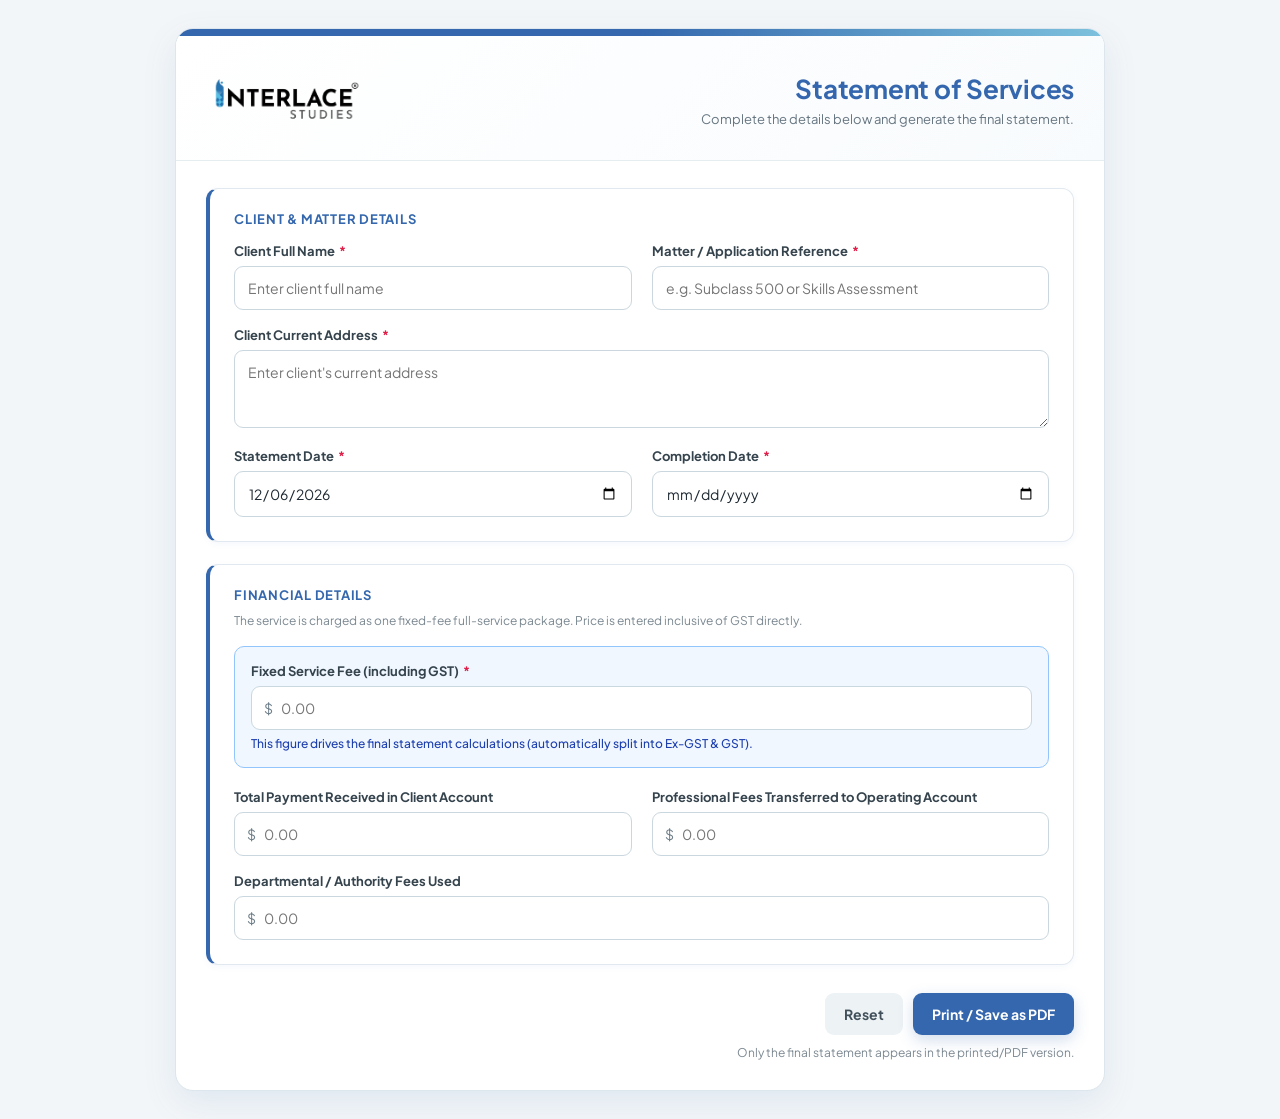
==== index.html @ 385ddd6b "feat: complete Interlace Statement of Services generator with brand redesign" ====
<!DOCTYPE html>
<html lang="en">
<head>
<meta charset="UTF-8">
<meta name="viewport" content="width=device-width, initial-scale=1.0">
<title>Interlace Studies | Statement of Services</title>
    <link rel="preconnect" href="https://fonts.googleapis.com">
    <link rel="preconnect" href="https://fonts.gstatic.com" crossorigin>
    <link href="https://fonts.googleapis.com/css2?family=Plus+Jakarta+Sans:wght@400;500;600;700;800&family=Inter:wght@400;500;600;700&display=swap" rel="stylesheet">
<style>
:root {
    --brand: rgb(52, 103, 173);
    --brand-2: rgb(88, 145, 192);
    --brand-light: #eef5fb;
    --brand-pale: #f7fbfe;
    --ink: #1e2932;
    --muted: #667580;
    --line: #d7e1e8;
    --page: #f3f6f8;
    --white: #ffffff;
    --danger: #a53a3a;
    --danger-bg: #fff7f7;
    --success: #2c6d4d;
    --success-bg: #f3fbf6;
}

* { box-sizing: border-box; }

html, body {
    margin: 0;
    padding: 0;
    font-family: 'Plus Jakarta Sans', 'Inter', -apple-system, BlinkMacSystemFont, 'Segoe UI', Roboto, sans-serif;
    font-size: 14px;
    color: var(--ink);
    background: var(--page);
    -webkit-font-smoothing: antialiased;
}

.screen-title h1 {
    margin: 0;
    color: var(--brand);
    font-size: 22px;
    font-weight: 700;
    letter-spacing: -0.01em;
}

.screen-title p {
    margin: 4px 0 0;
    color: var(--muted);
    font-size: 13px;
}

/* Card containers for form sections with brand-blue left-border accent */
.form-section-card {
    background: #ffffff;
    border: 1px solid #e2e8f0;
    border-left: 4px solid var(--brand);
    border-radius: 12px;
    padding: 22px 24px 24px;
    margin-bottom: 22px;
    box-shadow: 0 2px 6px rgba(52, 103, 173, 0.05);
}

.section-heading {
    margin: 0 0 16px;
    color: var(--brand);
    font-size: 12px;
    font-weight: 700;
    letter-spacing: 0.08em;
    text-transform: uppercase;
    display: flex;
    align-items: center;
    gap: 8px;
}

.form-grid {
    display: grid;
    grid-template-columns: repeat(2, minmax(0, 1fr));
    gap: 16px 20px;
}

.full {
    grid-column: 1 / -1;
}

label {
    display: block;
    margin: 0 0 6px;
    color: #334155;
    font-size: 13px;
    font-weight: 600;
}

.req {
    color: #e11d48;
    font-weight: 700;
    margin-left: 2px;
}

input, textarea, select {
    width: 100%;
    padding: 11px 13px;
    border: 1px solid #cbd5e1;
    border-radius: 8px;
    background: #ffffff;
    color: var(--ink);
    font-family: inherit;
    font-size: 14px;
    line-height: 1.4;
    transition: border-color .18s, box-shadow .18s;
}

input:focus, textarea:focus, select:focus {
    outline: none;
    border-color: var(--brand);
    box-shadow: 0 0 0 3px rgba(52, 103, 173, .15);
}

.helper {
    margin: -8px 0 16px;
    color: #64748b;
    font-size: 13px;
    line-height: 1.5;
}

/* Subtle driving fee card container */
.driving-fee-card {
    grid-column: 1 / -1;
    background: #f0f7ff;
    border: 1.5px solid #93c5fd;
    border-radius: 10px;
    padding: 16px;
    margin-bottom: 4px;
    transition: border-color .2s;
}

.driving-fee-card:focus-within {
    border-color: var(--brand);
    box-shadow: 0 0 0 3px rgba(52, 103, 173, .12);
}

.driving-fee-note {
    color: #1e40af;
    font-size: 12px;
    font-weight: 500;
    display: block;
    margin-top: 6px;
}



/* Base body styling replaced below */

/* =========================================================
   STAFF INTERFACE
   ========================================================= */
.app {
    width: min(930px, calc(100% - 32px));
    margin: 28px auto;
}

.card {
    overflow: hidden;
    background: #fff;
    border: 1px solid #dce6ec;
    border-radius: 18px;
    box-shadow: 0 12px 34px rgba(52, 103, 173, .10);
}

.screen-top {
    height: 7px;
    background: linear-gradient(90deg, var(--brand), var(--brand), #7cc1dd);
}

.screen-header {
    display: flex;
    align-items: center;
    justify-content: space-between;
    gap: 30px;
    padding: 24px 30px 22px;
    border-bottom: 1px solid #e6edf1;
    background: linear-gradient(135deg, #fff 0%, #f8fbfd 100%);
}

.screen-header img {
    width: 205px;
    max-height: 78px;
    object-fit: contain;
    object-position: left center;
}

.screen-title {
    text-align: right;
}

.screen-title h1 {
    margin: 0;
    color: var(--brand);
    font-size: 26px;
}

.screen-title p {
    margin: 6px 0 0;
    color: var(--muted);
    font-size: 13px;
}

.form-body {
    padding: 27px 30px 30px;
}

.section-heading {
    margin: 0 0 16px;
    color: var(--brand);
    font-size: 13px;
    font-weight: 700;
    letter-spacing: .75px;
    text-transform: uppercase;
}

.form-grid {
    display: grid;
    grid-template-columns: repeat(2, minmax(0, 1fr));
    gap: 17px 20px;
}

.full {
    grid-column: 1 / -1;
}

label {
    display: block;
    margin: 0 0 7px;
    color: #35434d;
    font-size: 13px;
    font-weight: 700;
}

input, textarea {
    width: 100%;
    padding: 12px 13px;
    border: 1px solid #cad7df;
    border-radius: 9px;
    background: #fff;
    color: var(--ink);
    font: inherit;
    font-size: 14px;
    outline: none;
}

input:focus, textarea:focus {
    border-color: var(--brand);
    box-shadow: 0 0 0 3px rgba(52, 103, 173, .11);
}

textarea {
    min-height: 78px;
    resize: vertical;
}

.money {
    position: relative;
}

.money::before {
    content: "$";
    position: absolute;
    left: 13px;
    top: 50%;
    transform: translateY(-50%);
    color: #70808b;
}

.money input {
    padding-left: 29px;
}

.divider {
    margin: 27px 0 21px;
    border: 0;
    border-top: 1px solid #e5edf1;
}

.helper {
    margin: -7px 0 16px;
    color: #7a8790;
    font-size: 12px;
}

.actions {
    display: flex;
    justify-content: flex-end;
    gap: 10px;
    margin-top: 28px;
}

button {
    border: 0;
    border-radius: 9px;
    padding: 12px 19px;
    font: inherit;
    font-size: 14px;
    font-weight: 700;
    cursor: pointer;
}

.reset-btn {
    color: #41505a;
    background: #edf2f5;
}

.print-btn {
    color: #fff;
    background: var(--brand);
    box-shadow: 0 5px 15px rgba(52, 103, 173, .22);
}

.small-note {
    margin-top: 10px;
    text-align: right;
    color: #7d8992;
    font-size: 12px;
}

#printPage {
    display: none;
}

@media (max-width: 720px) {
    .app {
        width: calc(100% - 18px);
        margin: 10px auto;
    }
    .screen-header {
        flex-direction: column;
        align-items: flex-start;
    }
    .screen-title {
        text-align: left;
    }
    .screen-header img {
        width: 185px;
    }
    .form-grid {
        grid-template-columns: 1fr;
    }
    .actions {
        flex-direction: column-reverse;
    }
    button {
        width: 100%;
    }
}

/* =========================================================
   FINAL A4 STATEMENT
   ========================================================= */
@media print {
    @page {
        size: A4;
        margin: 0;
    }

    html, body {
        width: 210mm;
        min-height: 297mm;
        margin: 0 !important;
        padding: 0 !important;
        background: #fff !important;
        -webkit-print-color-adjust: exact;
        print-color-adjust: exact;
    }

    .app {
        display: none !important;
    }

    #printPage {
        display: block !important;
        position: relative;
        width: 210mm;
        min-height: 297mm;
        padding: 10.5mm 13mm 14mm;
        overflow: hidden;
        background: #fff !important;
        color: var(--ink) !important;
    }

    .top-brand-line {
        position: absolute;
        top: 0;
        left: 0;
        width: 210mm;
        height: 4.5mm;
        background: linear-gradient(90deg, var(--brand) 0%, var(--brand) 68%, #7fc3df 100%);
    }

    .page-content {
        position: relative;
        z-index: 2;
    }

    .letterhead {
        display: grid;
        grid-template-columns: 1fr 1fr;
        gap: 14mm;
        align-items: stretch;
        min-height: 31mm;
        margin-bottom: 3mm;
    }

    .company-column,
    .contact-column {
        display: flex;
        flex-direction: column;
        justify-content: space-between;
    }

    .company-column {
        font-size: 8.7pt;
        line-height: 1.38;
        color: #3f4d57;
    }

    .company-name {
        margin-bottom: .8mm;
        color: #202b33;
        font-size: 12.5pt;
        font-weight: 700;
    }

    .company-abn {
        margin-top: .7mm;
    }

    .email-block {
        line-height: 1.45;
    }

    .email-block .mail {
        color: #5a94b5;
    }

    .contact-column {
        align-items: flex-end;
        text-align: right;
        color: #3f4d57;
        font-size: 8.7pt;
        line-height: 1.42;
    }

    .print-logo {
        width: 48mm;
        max-height: 22mm;
        object-fit: contain;
        object-position: right center;
    }

    .phone-block strong {
        color: #26343d;
    }

    .document-title {
        text-align: center;
        margin: 0 0 4mm;
        padding: 0 0 3mm;
        border-bottom: 1.5px solid var(--brand);
    }

    .document-title h1 {
        margin: 0;
        color: #202b33;
        font-size: 22pt;
        line-height: 1.05;
        font-weight: 600;
        letter-spacing: .1px;
    }

    .title-rule {
        width: 77mm;
        margin: 2.2mm auto 2.7mm;
        border-top: 1px solid #aab8c2;
    }

    .rma-grid {
        display: grid;
        grid-template-columns: repeat(3, 1fr);
        max-width: 176mm;
        margin: 0 auto;
        color: #44525c;
        font-size: 7.9pt;
        line-height: 1.3;
    }

    .rma-grid > div {
        padding: 0 2mm;
        text-align: center;
        white-space: nowrap;
    }

    .rma-grid > div:not(:last-child) {
        border-right: 1px solid #aebbc4;
    }

    .matter-card {
        overflow: hidden;
        margin-bottom: 3.5mm;
        border: 1px solid #d3e0e8;
        border-radius: 2mm;
    }

    .matter-heading {
        padding: 1.6mm 3.6mm;
        background: var(--brand) !important;
        color: #fff !important;
        font-size: 8pt;
        font-weight: 700;
        letter-spacing: .65px;
        text-transform: uppercase;
    }

    .matter-grid {
        display: grid;
        grid-template-columns: 1.65fr .70fr;
        min-height: 21mm;
        background: #f8fbfd !important;
    }

    .matter-main {
        padding: 2.6mm 4mm;
        font-size: 9pt;
        line-height: 1.35;
    }

    .client-name {
        margin-bottom: .7mm;
        color: #17232b;
        font-size: 10.8pt;
        font-weight: 700;
    }

    .matter-main b,
    .date-panel b {
        color: var(--brand);
    }

    .date-panel {
        display: flex;
        flex-direction: column;
        justify-content: center;
        padding: 2.6mm 4mm;
        border-left: 1px solid #d3e0e8;
        background: #fff !important;
        font-size: 8.8pt;
        line-height: 1.4;
    }

    .date-panel-label {
        margin-bottom: 1mm;
        color: #667681;
        font-size: 7.7pt;
        font-weight: 700;
        letter-spacing: .55px;
        text-transform: uppercase;
    }

    .section-label {
        display: flex;
        align-items: center;
        justify-content: space-between;
        margin: 0 0 1.5mm;
        color: var(--brand);
        font-size: 9.5pt;
        font-weight: 700;
    }

    .fixed-badge {
        padding: 1mm 2.2mm;
        border: 1px solid #b8cee0;
        border-radius: 20px;
        background: var(--brand-light) !important;
        color: var(--brand);
        font-size: 7.2pt;
        font-weight: 700;
        letter-spacing: .45px;
        text-transform: uppercase;
    }

    table.service-table {
        width: 100%;
        border-collapse: separate;
        border-spacing: 0;
        table-layout: fixed;
        overflow: hidden;
        margin-bottom: 4mm;
        border: 1px solid #aebec9;
        border-radius: 2mm;
        font-size: 8.35pt;
    }

    .service-table th {
        padding: 1.9mm 1.6mm;
        background: var(--brand) !important;
        color: #fff !important;
        text-align: center;
        font-weight: 700;
        border-right: 1px solid rgba(255,255,255,.28);
    }

    .service-table th:last-child {
        border-right: 0;
    }

    .service-table td {
        padding: 2.1mm 2.1mm;
        vertical-align: top;
        background: #fff !important;
        border-top: 1px solid #bcc9d1;
        border-right: 1px solid #bcc9d1;
    }

    .service-table tbody tr:first-child td {
        border-top: 0;
    }

    .service-table td:last-child {
        border-right: 0;
    }

    .col-date { width: 17%; }
    .col-service { width: 51%; }
    .col-price { width: 11%; }
    .col-gst { width: 9%; }
    .col-total { width: 12%; }

    .service-list {
        margin: 0;
        padding-left: 4.8mm;
        line-height: 1.35;
    }

    .service-list li {
        margin: 0 0 1.2mm;
        padding-left: .5mm;
    }

    .num {
        text-align: right;
        white-space: nowrap;
    }

    .finance-layout {
        display: grid;
        grid-template-columns: 1fr 59mm;
        gap: 5mm;
        align-items: stretch;
    }

    .ledger {
        overflow: hidden;
        border: 1px solid #d3dfe6;
        border-radius: 2mm;
        font-size: 8.35pt;
    }

    .ledger-heading {
        padding: 2mm 3mm;
        background: var(--brand-light) !important;
        color: var(--brand);
        font-weight: 700;
    }

    .ledger-row {
        display: grid;
        grid-template-columns: 1fr 31mm;
        border-top: 1px solid #e0e7eb;
    }

    .ledger-row span {
        padding: 1.65mm 3mm;
    }

    .ledger-row span:last-child {
        border-left: 1px solid #e0e7eb;
        text-align: right;
        font-weight: 600;
        white-space: nowrap;
    }

    .ledger-row.strong {
        background: #f4f8fb !important;
        color: #2a4f6c;
        font-weight: 700;
    }

    .position-card {
        display: flex;
        flex-direction: column;
        overflow: hidden;
        border: 1px solid #cbd9e2;
        border-radius: 2mm;
    }

    .position-head {
        padding: 2.1mm 3mm;
        background: var(--brand) !important;
        color: #fff !important;
        font-size: 7.7pt;
        font-weight: 700;
        letter-spacing: .5px;
        text-transform: uppercase;
    }

    .position-body {
        display: flex;
        flex: 1;
        flex-direction: column;
        justify-content: center;
        padding: 3.4mm 3.7mm;
        background: #fbfdfe !important;
        text-align: center;
    }

    .position-label {
        color: #61707a;
        font-size: 8pt;
        font-weight: 700;
        letter-spacing: .4px;
        text-transform: uppercase;
    }

    .position-amount {
        margin-top: 1.4mm;
        color: var(--brand);
        font-size: 18.5pt;
        font-weight: 700;
    }

    .position-note {
        margin-top: 2.4mm;
        padding-top: 2.2mm;
        border-top: 1px solid #dbe5ea;
        color: #5d6972;
        font-size: 7.35pt;
        line-height: 1.35;
    }

    .position-card.due {
        border-color: #dfbcbc;
    }

    .position-card.due .position-head {
        background: var(--danger) !important;
    }

    .position-card.due .position-body {
        background: var(--danger-bg) !important;
    }

    .position-card.due .position-amount {
        color: #983434;
    }

    .position-card.clear .position-head {
        background: var(--success) !important;
    }

    .position-card.clear .position-body {
        background: var(--success-bg) !important;
    }

    .position-card.clear .position-amount {
        color: var(--success);
    }

    .legal-note {
        margin-top: 4.5mm;
        padding: 2.6mm 3.4mm;
        border-left: 3px solid #a7c6dd;
        background: #f8fbfd !important;
        color: #66737d;
        font-size: 7.4pt;
        font-style: italic;
        line-height: 1.38;
    }

    .footer {
        position: absolute;
        left: 13mm;
        right: 13mm;
        bottom: 8.5mm;
        display: flex;
        justify-content: space-between;
        padding-top: 2mm;
        border-top: 1px solid #d8e2e8;
        color: #7b8790;
        font-size: 7pt;
    }

    .footer strong {
        color: var(--brand);
    }
}
</style>
</head>
<body>

<!-- ======================= STAFF FORM ======================= -->
<div class="app">
    <div class="card">
        <div class="screen-top"></div>

        <div class="screen-header">
            <img src="[data-uri]" alt="Interlace Studies">
            <div class="screen-title">
                <h1>Statement of Services</h1>
                <p>Complete the details below and generate the final statement.</p>
            </div>
        </div>

        <div class="form-body">
            <form id="statementForm" onsubmit="return false;">
                <!-- Section 1: Client & Matter Details -->
                <div class="form-section-card">
                    <div class="section-heading">Client & Matter Details</div>

                    <div class="form-grid">
                        <div>
                            <label for="clientName">Client Full Name <span class="req">*</span></label>
                            <input id="clientName" type="text" required placeholder="Enter client full name">
                        </div>

                        <div>
                            <label for="visaSubclass">Matter / Application Reference <span class="req">*</span></label>
                            <input id="visaSubclass" type="text" required placeholder="e.g. Subclass 500 or Skills Assessment">
                        </div>

                        <div class="full">
                            <label for="clientAddress">Client Current Address <span class="req">*</span></label>
                            <textarea id="clientAddress" required placeholder="Enter client's current address" rows="2"></textarea>
                        </div>

                        <div>
                            <label for="statementDate">Statement Date <span class="req">*</span></label>
                            <input id="statementDate" type="date" required>
                        </div>

                        <div>
                            <label for="completionDate">Completion Date <span class="req">*</span></label>
                            <input id="completionDate" type="date" required>
                        </div>
                    </div>
                </div>

                <!-- Section 2: Financial Details -->
                <div class="form-section-card">
                    <div class="section-heading">Financial Details</div>
                    <div class="helper">The service is charged as one fixed-fee full-service package. Price is entered inclusive of GST directly.</div>

                    <div class="form-grid">
                        <div class="driving-fee-card">
                            <label for="price">Fixed Service Fee (including GST) <span class="req">*</span></label>
                            <div class="money">
                                <input id="price" type="number" min="0.01" step="0.01" required placeholder="0.00" onfocus="this.select()">
                            </div>
                            <small class="driving-fee-note">This figure drives the final statement calculations (automatically split into Ex-GST & GST).</small>
                        </div>

                        <div>
                            <label for="paymentReceived">Total Payment Received in Client Account</label>
                            <div class="money">
                                <input id="paymentReceived" type="number" min="0" step="0.01" placeholder="0.00" onfocus="this.select()">
                            </div>
                        </div>

                        <div>
                            <label for="operatingTransferred">Professional Fees Transferred to Operating Account</label>
                            <div class="money">
                                <input id="operatingTransferred" type="number" min="0" step="0.01" placeholder="0.00" onfocus="this.select()">
                            </div>
                        </div>

                        <div class="full">
                            <label for="departmentFees">Departmental / Authority Fees Used</label>
                            <div class="money">
                                <input id="departmentFees" type="number" min="0" step="0.01" placeholder="0.00" onfocus="this.select()">
                            </div>
                        </div>
                    </div>
                </div>

                <div class="actions">
                    <button type="button" class="reset-btn" id="resetBtn">Reset</button>
                    <button type="button" class="print-btn" id="printBtn">Print / Save as PDF</button>
                </div>

                <div class="small-note">Only the final statement appears in the printed/PDF version.</div>
            </form>
        </div>
    </div>
</div>

<!-- ======================= FINAL A4 STATEMENT PRINT ======================= -->
<section id="printPage">
    <div class="top-brand-line"></div>

    <div class="page-content">
        <header class="letterhead">
            <div class="company-column">
                <div>
                    <div class="company-name">Interlace Studies Pty Ltd</div>
                    Level 1B, 181 Elizabeth Street<br>
                    Brisbane City, QLD, 4000
                    <div class="company-abn"><strong>ABN:</strong> 88 623 971 522</div>
                </div>

                <div class="email-block">
                    Email: <span class="mail">visa@interlacestudies.com</span><br>
                    <span style="display:inline-block;width:10.8mm;"></span><span class="mail">visa@interlace.com.au</span>
                </div>
            </div>

            <div class="contact-column">
                <img class="print-logo" src="[data-uri]" alt="Interlace Studies">

                <div class="phone-block">
                    <strong>Business number:</strong> 1300 365 423<br>
                    <strong>Phone number:</strong> +61 401 920 678
                </div>
            </div>
        </header>

        <section class="document-title">
            <h1>Statement of Services</h1>
            <div class="title-rule"></div>

            <div class="rma-grid">
                <div>Siddhartha Raj Bhandari MARN: 2117623</div>
                <div>Rajaram Dhungana MARN: 2418363</div>
                <div>Pramod Sapkota MARN: 2519108</div>
            </div>
        </section>

        <section class="matter-card">
            <div class="matter-heading">Client & Matter</div>

            <div class="matter-grid">
                <div class="matter-main">
                    <div class="client-name" id="pClientName"></div>
                    <div><b>Matter:</b> <span id="pMatterName"></span> - Application: <span id="pVisaSubclass"></span></div>
                    <div><b>Address:</b> <span id="pAddress"></span></div>
                </div>

                <div class="date-panel">
                    <div class="date-panel-label">Statement Date</div>
                    <div><b>Date:</b> <span id="pStatementDate"></span></div>
                </div>
            </div>
        </section>

        <div class="section-label">
            <span>Services Performed</span>
            <span class="fixed-badge">Fixed-Fee Full Service</span>
        </div>

        <table class="service-table">
            <thead>
                <tr>
                    <th class="col-date">Completion Date</th>
                    <th class="col-service">Service Description</th>
                    <th class="col-price">Price</th>
                    <th class="col-gst">GST</th>
                    <th class="col-total">Total</th>
                </tr>
            </thead>

            <tbody>
                <tr>
                    <td id="pCompletionDate"></td>
                    <td>
                        <ul class="service-list" id="pServiceList">
                            <li>Application eligibility assessment, including consideration of the applicable law, policy, and guidelines and their application to the client's circumstances and goals.</li>
                            <li>Advice and assistance regarding information and documents required to support the application at lodgement.</li>
                            <li>Preparation of the application, including necessary forms and supporting submissions.</li>
                            <li>Compilation and finalisation of the application in the required form for lodgement.</li>
                        </ul>
                    </td>
                    <td class="num" id="pPrice">$0.00</td>
                    <td class="num" id="pGst">$0.00</td>
                    <td class="num" id="pServiceTotal">$0.00</td>
                </tr>
            </tbody>
        </table>

        <div class="finance-layout">
            <div class="ledger">
                <div class="ledger-heading">Financial Summary</div>

                <div class="ledger-row strong">
                    <span>Total value of the fixed-fee service performed to date</span>
                    <span id="pTotalValue">$0.00</span>
                </div>

                <div class="ledger-row">
                    <span>Total payment received in client account to date</span>
                    <span id="pPaymentReceived">$0.00</span>
                </div>

                <div class="ledger-row">
                    <span>Total professional fees transferred to Operating Account</span>
                    <span id="pOperatingTransferred">$0.00</span>
                </div>

                <div class="ledger-row">
                    <span>Total Departmental fees used for the application</span>
                    <span id="pDepartmentFees">$0.00</span>
                </div>

                <div class="ledger-row">
                    <span>Current balance held in client account</span>
                    <span id="pClientAccountBalance">$0.00</span>
                </div>

                <div class="ledger-row strong">
                    <span>Total fixed professional fee for the service provided</span>
                    <span id="pProfessionalFee">$0.00</span>
                </div>
            </div>

            <div class="position-card" id="positionCard">
                <div class="position-head">Final Account Position</div>

                <div class="position-body">
                    <div class="position-label" id="positionLabel">Account Settled</div>
                    <div class="position-amount" id="positionAmount">$0.00</div>
                    <div class="position-note" id="positionNote"></div>
                </div>
            </div>
        </div>

        <div class="legal-note">
            This document is not a Tax Invoice. It is a Statement of Services for the fixed-fee service described above.
            Invoices and receipts are issued separately.
        </div>
    </div>

    <div class="footer">
        <span><strong>INTERLACE STUDIES PTY LTD</strong> · Statement of Services</span>
        <span>Page 1 of 1</span>
    </div>
</section>

<script>
(function () {
    const $ = (id) => document.getElementById(id);

    function value(id) {
        const el = $(id);
        if (!el || !el.value || el.value.trim() === "") return 0;
        const n = parseFloat(el.value);
        return Number.isFinite(n) ? n : 0;
    }

    function roundMoney(n) {
        return Math.round((n + Number.EPSILON) * 100) / 100;
    }

    function money(n) {
        const sign = n < 0 ? "-" : "";
        return sign + "$" + Math.abs(n).toLocaleString("en-AU", {
            minimumFractionDigits: 2,
            maximumFractionDigits: 2
        });
    }

    function formatDate(dateValue) {
        if (!dateValue) return "";
        const parts = dateValue.split("-");
        if (parts.length !== 3) return dateValue;

        const d = new Date(Number(parts[0]), Number(parts[1]) - 1, Number(parts[2]));

        return d.toLocaleDateString("en-AU", {
            day: "2-digit",
            month: "long",
            year: "numeric"
        });
    }

    function calculate() {
        // Total price is entered directly inclusive of GST
        const professionalFee = value("price");
        const priceExGst = roundMoney(professionalFee / 1.10);
        const gst = roundMoney(professionalFee - priceExGst);

        const paymentReceived = value("paymentReceived");
        const operatingTransferred = value("operatingTransferred");
        const departmentFees = value("departmentFees");

        const clientAccountBalance = roundMoney(
            paymentReceived - operatingTransferred - departmentFees
        );

        const netPosition = roundMoney(
            paymentReceived - departmentFees - professionalFee
        );

        return {
            price: priceExGst,
            gst,
            professionalFee,
            paymentReceived,
            operatingTransferred,
            departmentFees,
            clientAccountBalance,
            netPosition
        };
    }

    function syncPrint() {
        try {
            const c = calculate();
            const clientName = $("clientName") ? $("clientName").value.trim() : "";

            if ($("pClientName")) $("pClientName").textContent = clientName;
            if ($("pMatterName")) $("pMatterName").textContent = clientName;
            if ($("pVisaSubclass")) $("pVisaSubclass").textContent = $("visaSubclass") ? $("visaSubclass").value.trim() : "";
            if ($("pAddress")) $("pAddress").textContent = $("clientAddress") ? $("clientAddress").value.trim() : "";
            if ($("pStatementDate")) $("pStatementDate").textContent = formatDate($("statementDate") ? $("statementDate").value : "");
            if ($("pCompletionDate")) $("pCompletionDate").textContent = formatDate($("completionDate") ? $("completionDate").value : "");

            if ($("pPrice")) $("pPrice").textContent = money(c.price);
            if ($("pGst")) $("pGst").textContent = money(c.gst);
            if ($("pServiceTotal")) $("pServiceTotal").textContent = money(c.professionalFee);

            if ($("pTotalValue")) $("pTotalValue").textContent = money(c.professionalFee);
            if ($("pPaymentReceived")) $("pPaymentReceived").textContent = money(c.paymentReceived);
            if ($("pOperatingTransferred")) $("pOperatingTransferred").textContent = money(c.operatingTransferred);
            if ($("pDepartmentFees")) $("pDepartmentFees").textContent = money(c.departmentFees);
            if ($("pClientAccountBalance")) $("pClientAccountBalance").textContent = money(c.clientAccountBalance);
            if ($("pProfessionalFee")) $("pProfessionalFee").textContent = money(c.professionalFee);

            const card = $("positionCard");
            if (card) {
                card.classList.remove("due", "clear");

                if (c.netPosition < 0) {
                    card.classList.add("due");
                    if ($("positionLabel")) $("positionLabel").textContent = "Amount Due";
                    if ($("positionAmount")) $("positionAmount").textContent = money(Math.abs(c.netPosition));
                    if ($("positionNote")) $("positionNote").textContent =
                        "This amount remains payable in relation to the fixed-fee service shown in this statement. Once received, the amount attributable to professional fees will be transferred to our Operating Account in accordance with the Service Agreement.";
                } else if (c.netPosition > 0) {
                    if ($("positionLabel")) $("positionLabel").textContent = "Client Funds Remaining";
                    if ($("positionAmount")) $("positionAmount").textContent = money(c.netPosition);
                    if ($("positionNote")) $("positionNote").textContent =
                        "This amount represents client funds remaining after the professional fee and disbursements shown above. Any unused client money remaining at the conclusion of the matter will be returned to the client.";
                } else {
                    card.classList.add("clear");
                    if ($("positionLabel")) $("positionLabel").textContent = "Account Settled";
                    if ($("positionAmount")) $("positionAmount").textContent = "$0.00";
                    if ($("positionNote")) $("positionNote").textContent =
                        "No further amount is due and no unused client funds remain after the fees and disbursements shown in this statement.";
                }
            }
        } catch (err) {
            console.error("syncPrint error:", err);
        }
    }

    function setToday() {
        const now = new Date();
        const localDate = new Date(now.getTime() - now.getTimezoneOffset() * 60000)
            .toISOString()
            .slice(0, 10);

        if ($("statementDate")) $("statementDate").value = localDate;
    }

    [
        "clientName",
        "visaSubclass",
        "clientAddress",
        "statementDate",
        "completionDate",
        "price",
        "paymentReceived",
        "operatingTransferred",
        "departmentFees"
    ].forEach((id) => {
        const el = $(id);
        if (el) {
            el.addEventListener("input", syncPrint);
            el.addEventListener("change", syncPrint);
        }
    });

    // Print Statement of Services directly
    $("printBtn").addEventListener("click", function () {
        const form = $("statementForm");

        if (form && !form.reportValidity()) {
            return;
        }

        const priceEl = $("price");
        const priceVal = priceEl ? parseFloat(priceEl.value) : 0;
        if (isNaN(priceVal) || priceVal <= 0) {
            alert("The Fixed Service Fee (Price) field is mandatory. Please enter a valid fee amount.");
            if (priceEl) priceEl.focus();
            return;
        }

        syncPrint();

        try {
            window.print();
        } catch (err) {
            console.error("Print error:", err);
            window.print();
        }
    });

    $("resetBtn").addEventListener("click", function () {
        const form = $("statementForm");
        if (form) form.reset();

        if ($("price")) $("price").value = "";
        if ($("paymentReceived")) $("paymentReceived").value = "";
        if ($("operatingTransferred")) $("operatingTransferred").value = "";
        if ($("departmentFees")) $("departmentFees").value = "";

        setToday();
        syncPrint();
    });

    window.addEventListener("beforeprint", syncPrint);

    setToday();
    syncPrint();
})();
</script>

</body>
</html>
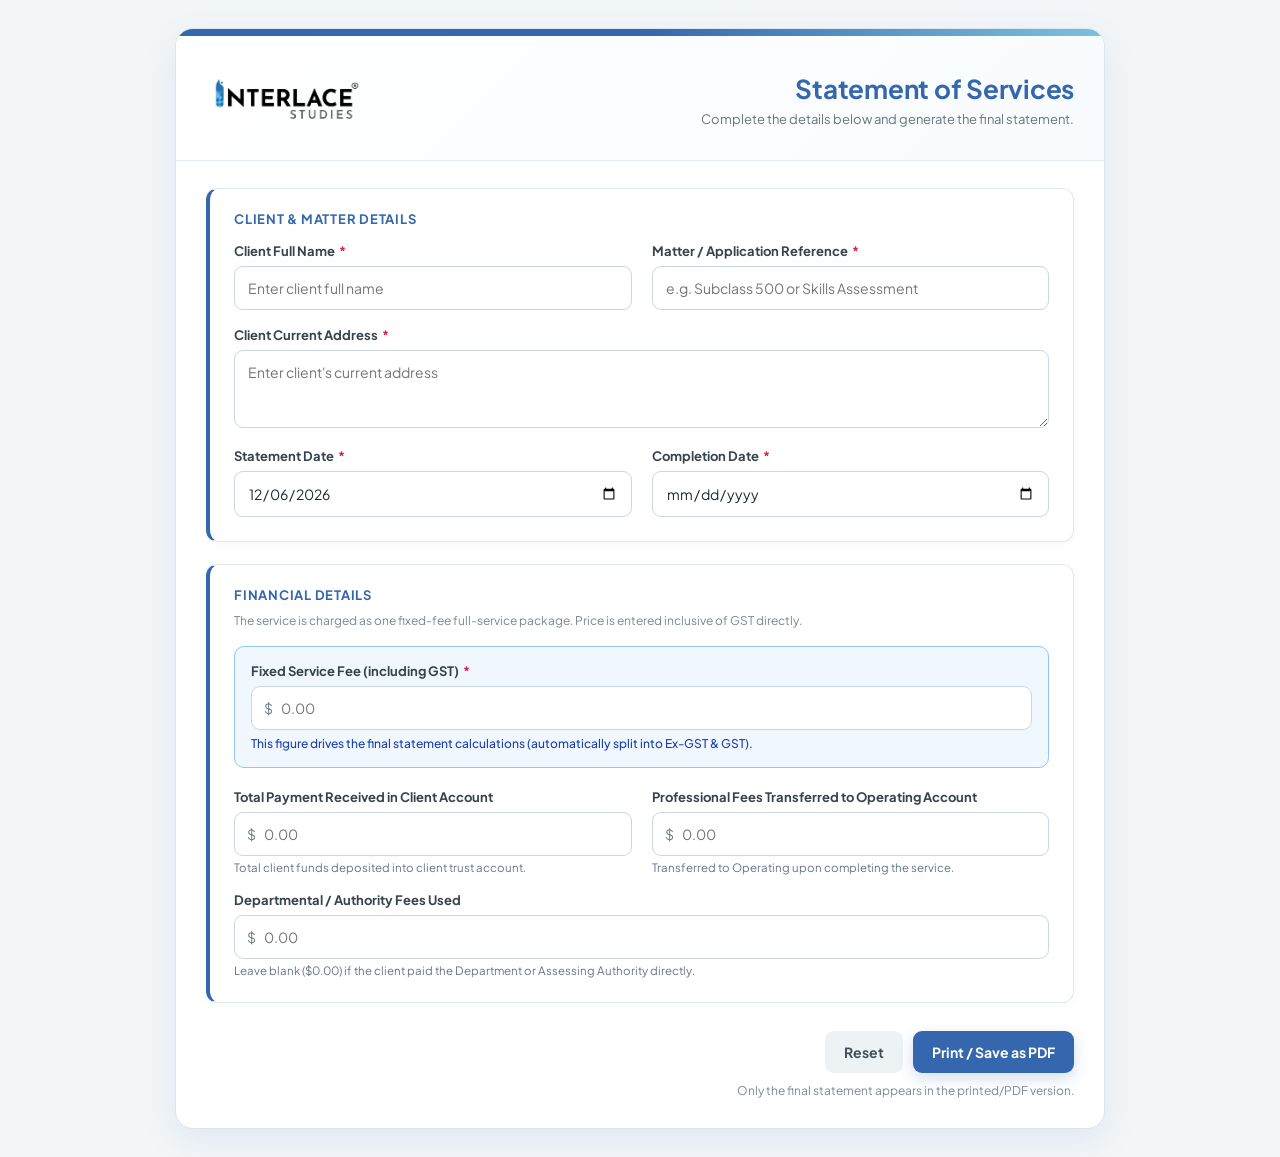
==== commit e726a79a: "fix: resolve ledger calculation transparency, trust balance non-negative safeguard, and clear field " ====
--- a/index.html
+++ b/index.html
@@ -871,6 +871,7 @@
                             <div class="money">
                                 <input id="paymentReceived" type="number" min="0" step="0.01" placeholder="0.00" onfocus="this.select()">
                             </div>
+                            <small style="color: #64748b; font-size: 11.5px; display: block; margin-top: 4px;">Total client funds deposited into client trust account.</small>
                         </div>
 
                         <div>
@@ -878,6 +879,7 @@
                             <div class="money">
                                 <input id="operatingTransferred" type="number" min="0" step="0.01" placeholder="0.00" onfocus="this.select()">
                             </div>
+                            <small style="color: #64748b; font-size: 11.5px; display: block; margin-top: 4px;">Transferred to Operating upon completing the service.</small>
                         </div>
 
                         <div class="full">
@@ -885,8 +887,10 @@
                             <div class="money">
                                 <input id="departmentFees" type="number" min="0" step="0.01" placeholder="0.00" onfocus="this.select()">
                             </div>
+                            <small style="color: #64748b; font-size: 11.5px; display: block; margin-top: 4px;">Leave blank ($0.00) if the client paid the Department or Assessing Authority directly.</small>
                         </div>
                     </div>
+                    <div id="ledgerWarningNotice" style="display: none; margin-top: 14px; padding: 10px 14px; background: #fffbeb; border: 1px solid #fef3c7; border-left: 4px solid #f59e0b; border-radius: 6px; font-size: 12.5px; color: #92400e; line-height: 1.4;"></div>
                 </div>
 
                 <div class="actions">
@@ -1002,6 +1006,16 @@
                 </div>
 
                 <div class="ledger-row">
+                    <span>Total Departmental fees used for the application</span>
+                    <span id="pDepartmentFees">$0.00</span>
+                </div>
+
+                <div class="ledger-row strong" style="background: #f8fafc; border-top: 1px dashed #cbd5e1; border-bottom: 1px dashed #cbd5e1;">
+                    <span style="color: var(--brand);">Total costs & disbursements incurred to date</span>
+                    <span id="pTotalCharges" style="color: var(--brand);">$0.00</span>
+                </div>
+
+                <div class="ledger-row">
                     <span>Total payment received in client account to date</span>
                     <span id="pPaymentReceived">$0.00</span>
                 </div>
@@ -1012,18 +1026,8 @@
                 </div>
 
                 <div class="ledger-row">
-                    <span>Total Departmental fees used for the application</span>
-                    <span id="pDepartmentFees">$0.00</span>
-                </div>
-
-                <div class="ledger-row">
                     <span>Current balance held in client account</span>
                     <span id="pClientAccountBalance">$0.00</span>
-                </div>
-
-                <div class="ledger-row strong">
-                    <span>Total fixed professional fee for the service provided</span>
-                    <span id="pProfessionalFee">$0.00</span>
                 </div>
             </div>
 
@@ -1097,21 +1101,33 @@
         const operatingTransferred = value("operatingTransferred");
         const departmentFees = value("departmentFees");
 
-        const clientAccountBalance = roundMoney(
+        // Total costs incurred on behalf of the client (Professional Fee + Departmental/Disbursement Fees)
+        const totalCharges = roundMoney(professionalFee + departmentFees);
+
+        // Funds physically held in the client trust account.
+        // Under Australian MARA trust accounting, trust balance cannot be negative.
+        const rawTrustBalance = roundMoney(
             paymentReceived - operatingTransferred - departmentFees
         );
-
+        const clientAccountBalance = Math.max(0, rawTrustBalance);
+
+        // Net account position: Total payments received minus total charges incurred.
+        // If paymentReceived < totalCharges, netPosition is negative (client owes money).
+        // If paymentReceived > totalCharges, netPosition is positive (unused client funds remaining).
+        // If paymentReceived == totalCharges, netPosition is 0 (account fully settled).
         const netPosition = roundMoney(
-            paymentReceived - departmentFees - professionalFee
+            paymentReceived - totalCharges
         );
 
         return {
             price: priceExGst,
             gst,
             professionalFee,
+            totalCharges,
             paymentReceived,
             operatingTransferred,
             departmentFees,
+            rawTrustBalance,
             clientAccountBalance,
             netPosition
         };
@@ -1134,11 +1150,22 @@
             if ($("pServiceTotal")) $("pServiceTotal").textContent = money(c.professionalFee);
 
             if ($("pTotalValue")) $("pTotalValue").textContent = money(c.professionalFee);
+            if ($("pDepartmentFees")) $("pDepartmentFees").textContent = money(c.departmentFees);
+            if ($("pTotalCharges")) $("pTotalCharges").textContent = money(c.totalCharges);
             if ($("pPaymentReceived")) $("pPaymentReceived").textContent = money(c.paymentReceived);
             if ($("pOperatingTransferred")) $("pOperatingTransferred").textContent = money(c.operatingTransferred);
-            if ($("pDepartmentFees")) $("pDepartmentFees").textContent = money(c.departmentFees);
             if ($("pClientAccountBalance")) $("pClientAccountBalance").textContent = money(c.clientAccountBalance);
-            if ($("pProfessionalFee")) $("pProfessionalFee").textContent = money(c.professionalFee);
+
+            // Dynamic live notice in form if withdrawals exceed deposits
+            const noticeEl = $("ledgerWarningNotice");
+            if (noticeEl) {
+                if (c.rawTrustBalance < 0) {
+                    noticeEl.style.display = "block";
+                    noticeEl.innerHTML = `⚠️ <b>Note:</b> Total withdrawals ($${(c.operatingTransferred + c.departmentFees).toFixed(2)}) exceed total payments received ($${c.paymentReceived.toFixed(2)}). If the client paid Department/Visa fees directly to Immigration, leave Departmental Fees as 0.00.`;
+                } else {
+                    noticeEl.style.display = "none";
+                }
+            }
 
             const card = $("positionCard");
             if (card) {
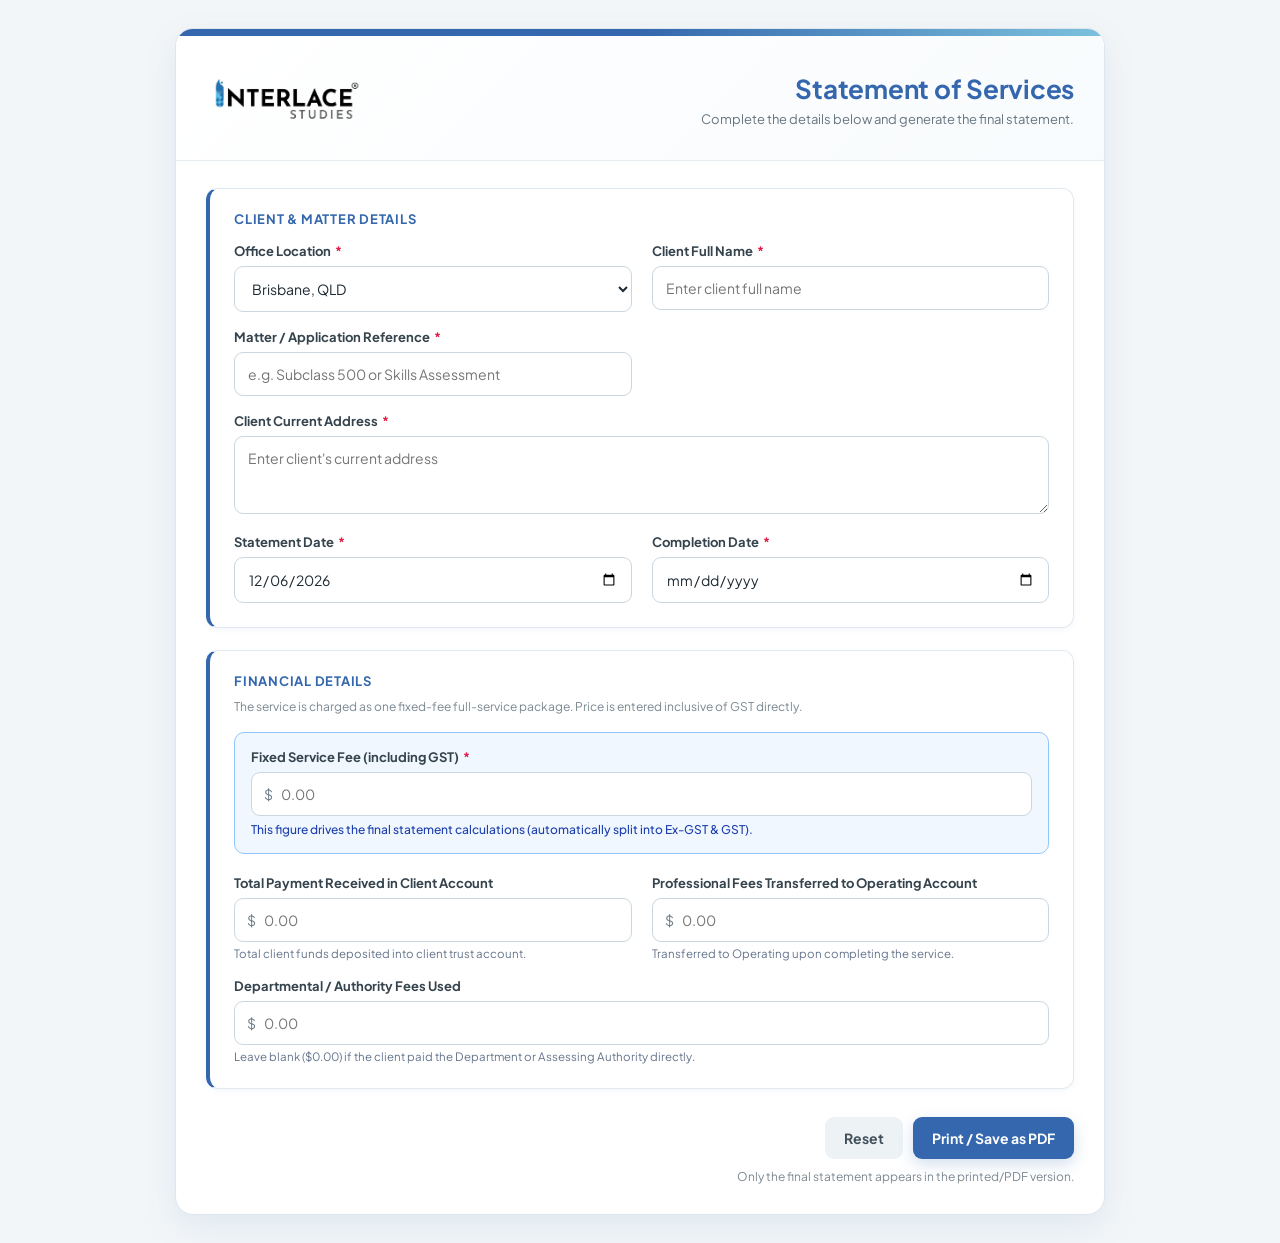
==== commit c3d34083: "Add dynamic office location selector and highlight matter line - Replace hardcoded Brisbane letterhe" ====
--- a/index.html
+++ b/index.html
@@ -236,7 +236,7 @@
     font-weight: 700;
 }
 
-input, textarea {
+input, textarea, select {
     width: 100%;
     padding: 12px 13px;
     border: 1px solid #cad7df;
@@ -248,7 +248,7 @@
     outline: none;
 }
 
-input:focus, textarea:focus {
+input:focus, textarea:focus, select:focus {
     border-color: var(--brand);
     box-shadow: 0 0 0 3px rgba(52, 103, 173, .11);
 }
@@ -542,6 +542,12 @@
     .matter-main b,
     .date-panel b {
         color: var(--brand);
+    }
+
+    .matter-highlight,
+    .matter-highlight b {
+        color: var(--danger) !important;
+        font-weight: 700;
     }
 
     .date-panel {
@@ -826,6 +832,21 @@
 
                     <div class="form-grid">
                         <div>
+                            <label for="officeLocation">Office Location <span class="req">*</span></label>
+                            <select id="officeLocation" required>
+                                <option value="brisbane" selected>Brisbane, QLD</option>
+                                <option value="adelaide">Adelaide, SA</option>
+                                <option value="perth">Perth, WA</option>
+                                <option value="sydney">Sydney, NSW</option>
+                                <option value="kathmandu">Kathmandu, Nepal</option>
+                                <option value="bali">Bali, Indonesia</option>
+                                <option value="phnompenh">Phnom Penh, Cambodia</option>
+                                <option value="tokyo">Tokyo, Japan</option>
+                                <option value="nadi">Nadi, Fiji</option>
+                            </select>
+                        </div>
+
+                        <div>
                             <label for="clientName">Client Full Name <span class="req">*</span></label>
                             <input id="clientName" type="text" required placeholder="Enter client full name">
                         </div>
@@ -913,8 +934,8 @@
             <div class="company-column">
                 <div>
                     <div class="company-name">Interlace Studies Pty Ltd</div>
-                    Level 1B, 181 Elizabeth Street<br>
-                    Brisbane City, QLD, 4000
+                    <span id="pOfficeAddressLine1"></span><br>
+                    <span id="pOfficeAddressLine2"></span>
                     <div class="company-abn"><strong>ABN:</strong> 88 623 971 522</div>
                 </div>
 
@@ -951,7 +972,7 @@
             <div class="matter-grid">
                 <div class="matter-main">
                     <div class="client-name" id="pClientName"></div>
-                    <div><b>Matter:</b> <span id="pMatterName"></span> - Application: <span id="pVisaSubclass"></span></div>
+                    <div class="matter-highlight"><b>Matter:</b> <span id="pMatterName"></span> - Application: <span id="pVisaSubclass"></span></div>
                     <div><b>Address:</b> <span id="pAddress"></span></div>
                 </div>
 
@@ -1077,6 +1098,18 @@
         });
     }
 
+    const OFFICES = {
+        brisbane: { line1: "Unit 1B, Level 1, 181 Elizabeth Street", line2: "Brisbane City QLD 4000" },
+        adelaide: { line1: "East Suite 3, Level 2, 50 Grenfell Street", line2: "Adelaide SA" },
+        perth: { line1: "Level 6, 231 Adelaide Terrace", line2: "Perth WA 6000" },
+        sydney: { line1: "Suite 32, Level 2, 650 George Street", line2: "Sydney NSW 2000" },
+        kathmandu: { line1: "JanaSahayog Marga, New Baneshwor", line2: "Kathmandu 44600, Nepal" },
+        bali: { line1: "Jl. Sang Hyang No.77B, Br. Cica Abianbase", line2: "Mengwi, Badung, Bali, 80351" },
+        phnompenh: { line1: "No. 63, Street 374 Corner 205", line2: "S/K Toul Svay Prey II, Khan Boeung Kengkorng, Phnom Penh, Cambodia" },
+        tokyo: { line1: "Sambu Ochiai Bldg 3F, 2 Chome-29-1 Kamiochiai", line2: "Shinjuku City, Tokyo 161-0034" },
+        nadi: { line1: "Lot 6 Vavabiau Road, Votualevu", line2: "Nadi, Fiji" }
+    };
+
     function formatDate(dateValue) {
         if (!dateValue) return "";
         const parts = dateValue.split("-");
@@ -1137,6 +1170,11 @@
         try {
             const c = calculate();
             const clientName = $("clientName") ? $("clientName").value.trim() : "";
+
+            const officeKey = $("officeLocation") ? $("officeLocation").value : "brisbane";
+            const office = OFFICES[officeKey] || OFFICES.brisbane;
+            if ($("pOfficeAddressLine1")) $("pOfficeAddressLine1").textContent = office.line1;
+            if ($("pOfficeAddressLine2")) $("pOfficeAddressLine2").textContent = office.line2;
 
             if ($("pClientName")) $("pClientName").textContent = clientName;
             if ($("pMatterName")) $("pMatterName").textContent = clientName;
@@ -1205,6 +1243,7 @@
     }
 
     [
+        "officeLocation",
         "clientName",
         "visaSubclass",
         "clientAddress",
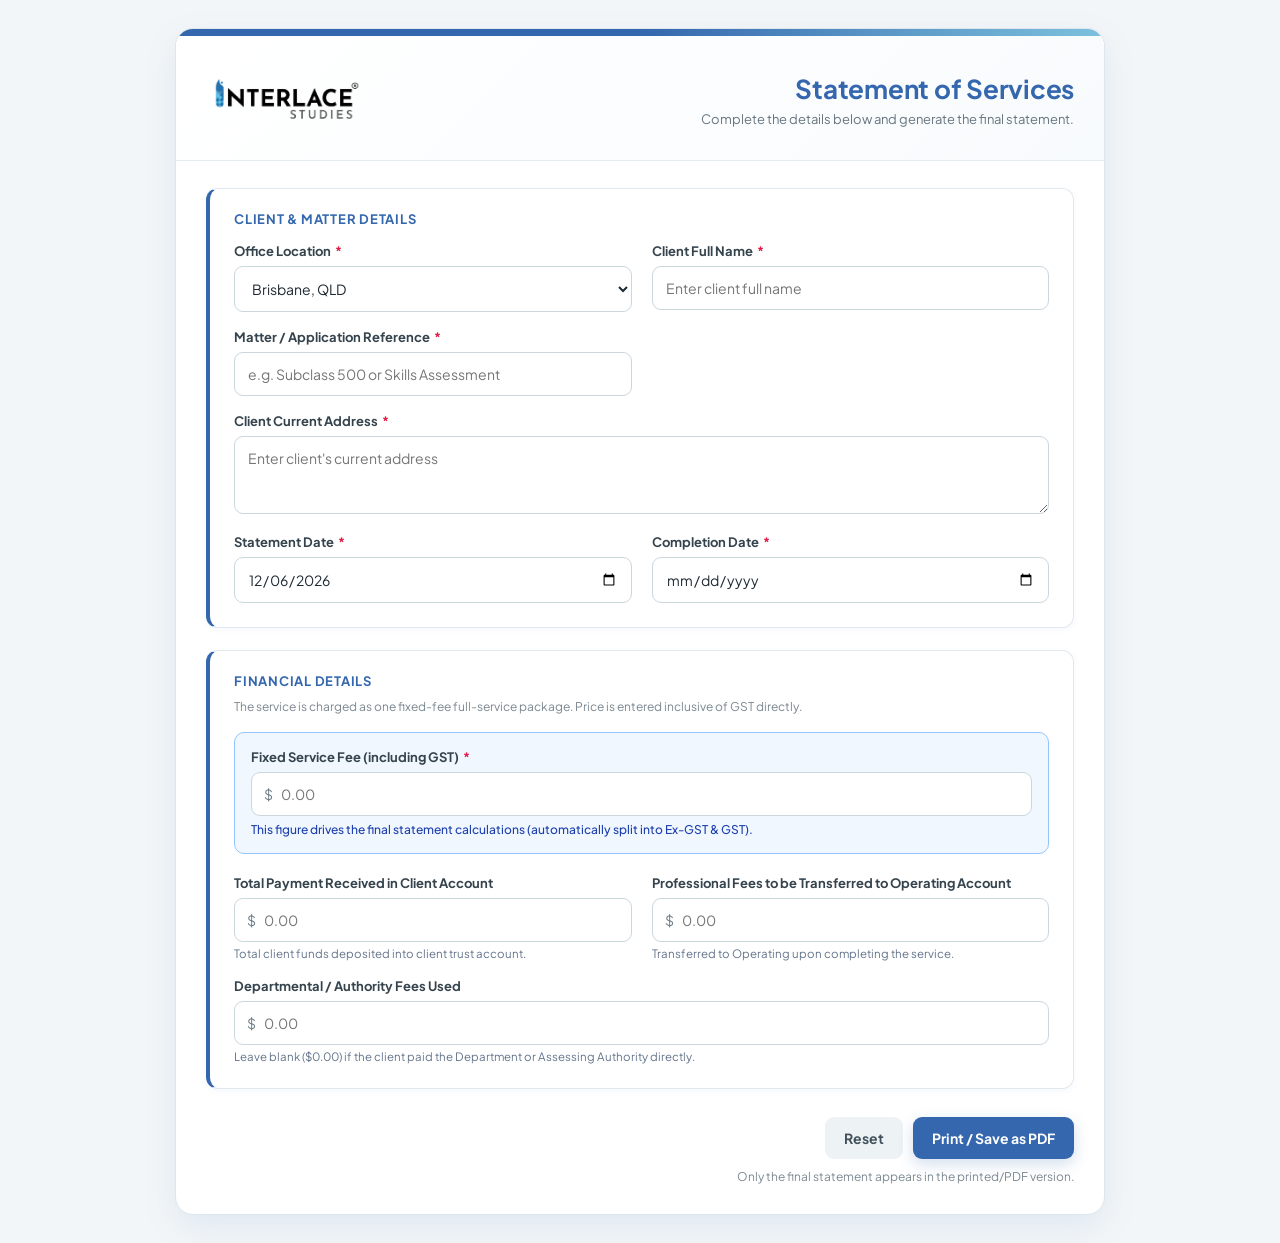
==== commit ac3f82e9: "Update operating account transfer wording to future tense Change "Professional Fees Transferred to O" ====
--- a/index.html
+++ b/index.html
@@ -550,6 +550,12 @@
         font-weight: 700;
     }
 
+    .matter-highlight {
+        margin-top: 1mm;
+        font-size: 15pt;
+        line-height: 1.25;
+    }
+
     .date-panel {
         display: flex;
         flex-direction: column;
@@ -896,7 +902,7 @@
                         </div>
 
                         <div>
-                            <label for="operatingTransferred">Professional Fees Transferred to Operating Account</label>
+                            <label for="operatingTransferred">Professional Fees to be Transferred to Operating Account</label>
                             <div class="money">
                                 <input id="operatingTransferred" type="number" min="0" step="0.01" placeholder="0.00" onfocus="this.select()">
                             </div>
@@ -972,7 +978,7 @@
             <div class="matter-grid">
                 <div class="matter-main">
                     <div class="client-name" id="pClientName"></div>
-                    <div class="matter-highlight"><b>Matter:</b> <span id="pMatterName"></span> - Application: <span id="pVisaSubclass"></span></div>
+                    <div class="matter-highlight"><b>Matter:</b> <span id="pMatterName"></span></div>
                     <div><b>Address:</b> <span id="pAddress"></span></div>
                 </div>
 
@@ -1042,7 +1048,7 @@
                 </div>
 
                 <div class="ledger-row">
-                    <span>Total professional fees transferred to Operating Account</span>
+                    <span>Total professional fees to be transferred to Operating Account</span>
                     <span id="pOperatingTransferred">$0.00</span>
                 </div>
 
@@ -1177,8 +1183,7 @@
             if ($("pOfficeAddressLine2")) $("pOfficeAddressLine2").textContent = office.line2;
 
             if ($("pClientName")) $("pClientName").textContent = clientName;
-            if ($("pMatterName")) $("pMatterName").textContent = clientName;
-            if ($("pVisaSubclass")) $("pVisaSubclass").textContent = $("visaSubclass") ? $("visaSubclass").value.trim() : "";
+            if ($("pMatterName")) $("pMatterName").textContent = $("visaSubclass") ? $("visaSubclass").value.trim() : "";
             if ($("pAddress")) $("pAddress").textContent = $("clientAddress") ? $("clientAddress").value.trim() : "";
             if ($("pStatementDate")) $("pStatementDate").textContent = formatDate($("statementDate") ? $("statementDate").value : "");
             if ($("pCompletionDate")) $("pCompletionDate").textContent = formatDate($("completionDate") ? $("completionDate").value : "");
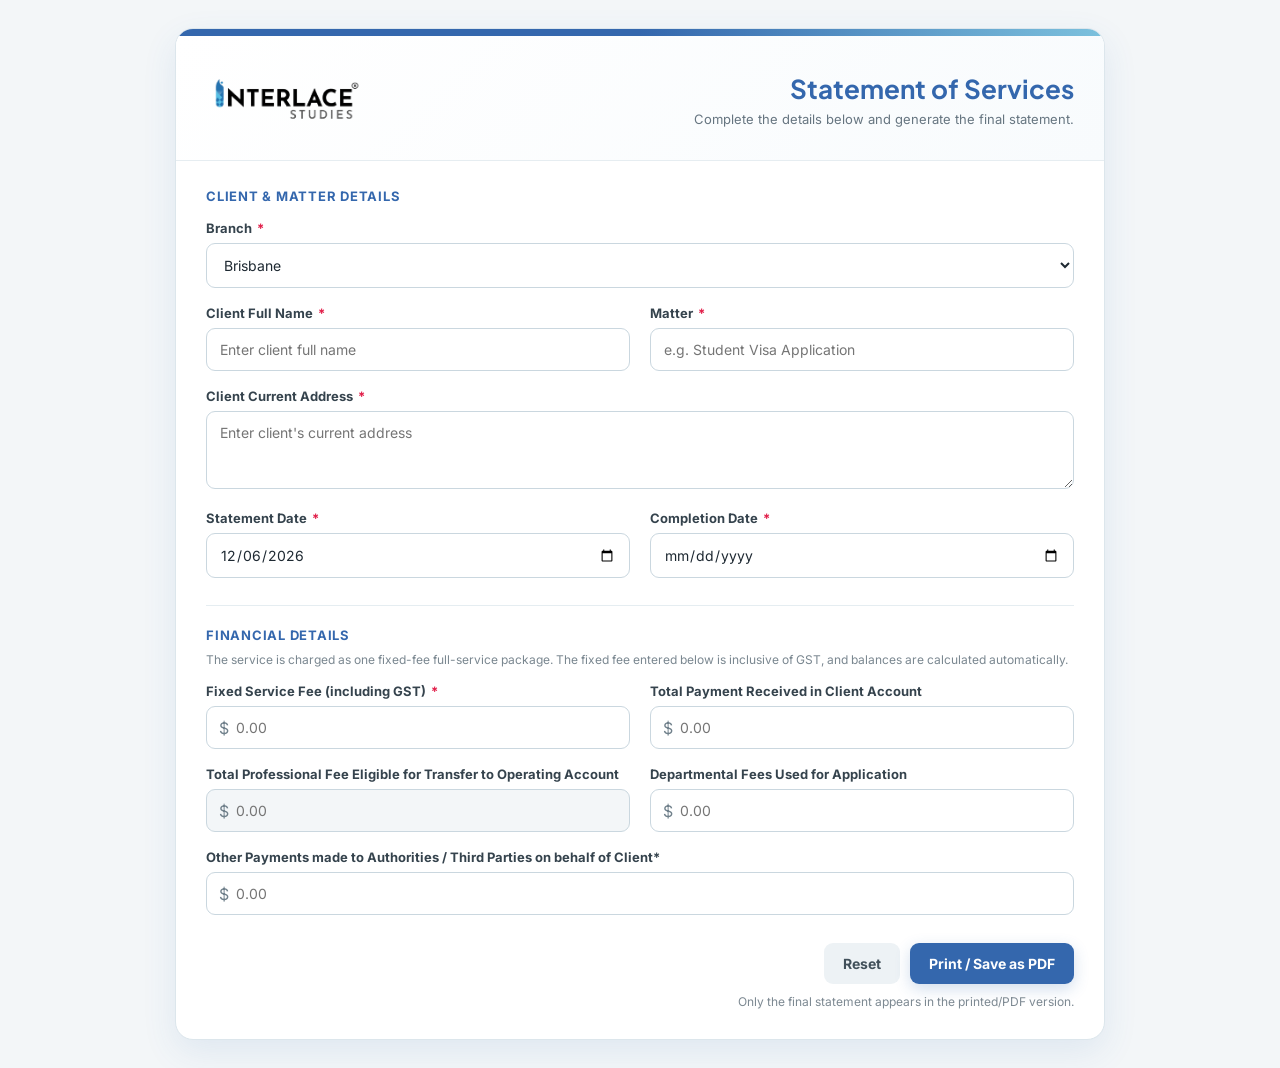
==== commit 20eb1592: "Rebuild statement generator from new interlace_statement_module Port the new PHP-templated module th" ====
--- a/index.html
+++ b/index.html
@@ -29,130 +29,13 @@
 html, body {
     margin: 0;
     padding: 0;
-    font-family: 'Plus Jakarta Sans', 'Inter', -apple-system, BlinkMacSystemFont, 'Segoe UI', Roboto, sans-serif;
-    font-size: 14px;
+    font-family: 'Inter', Arial, Helvetica, sans-serif;
     color: var(--ink);
     background: var(--page);
-    -webkit-font-smoothing: antialiased;
-}
-
-.screen-title h1 {
-    margin: 0;
-    color: var(--brand);
-    font-size: 22px;
-    font-weight: 700;
-    letter-spacing: -0.01em;
-}
-
-.screen-title p {
-    margin: 4px 0 0;
-    color: var(--muted);
-    font-size: 13px;
-}
-
-/* Card containers for form sections with brand-blue left-border accent */
-.form-section-card {
-    background: #ffffff;
-    border: 1px solid #e2e8f0;
-    border-left: 4px solid var(--brand);
-    border-radius: 12px;
-    padding: 22px 24px 24px;
-    margin-bottom: 22px;
-    box-shadow: 0 2px 6px rgba(52, 103, 173, 0.05);
-}
-
-.section-heading {
-    margin: 0 0 16px;
-    color: var(--brand);
-    font-size: 12px;
-    font-weight: 700;
-    letter-spacing: 0.08em;
-    text-transform: uppercase;
-    display: flex;
-    align-items: center;
-    gap: 8px;
-}
-
-.form-grid {
-    display: grid;
-    grid-template-columns: repeat(2, minmax(0, 1fr));
-    gap: 16px 20px;
-}
-
-.full {
-    grid-column: 1 / -1;
-}
-
-label {
-    display: block;
-    margin: 0 0 6px;
-    color: #334155;
-    font-size: 13px;
-    font-weight: 600;
-}
-
-.req {
-    color: #e11d48;
-    font-weight: 700;
-    margin-left: 2px;
-}
-
-input, textarea, select {
-    width: 100%;
-    padding: 11px 13px;
-    border: 1px solid #cbd5e1;
-    border-radius: 8px;
-    background: #ffffff;
-    color: var(--ink);
-    font-family: inherit;
-    font-size: 14px;
-    line-height: 1.4;
-    transition: border-color .18s, box-shadow .18s;
-}
-
-input:focus, textarea:focus, select:focus {
-    outline: none;
-    border-color: var(--brand);
-    box-shadow: 0 0 0 3px rgba(52, 103, 173, .15);
-}
-
-.helper {
-    margin: -8px 0 16px;
-    color: #64748b;
-    font-size: 13px;
-    line-height: 1.5;
-}
-
-/* Subtle driving fee card container */
-.driving-fee-card {
-    grid-column: 1 / -1;
-    background: #f0f7ff;
-    border: 1.5px solid #93c5fd;
-    border-radius: 10px;
-    padding: 16px;
-    margin-bottom: 4px;
-    transition: border-color .2s;
-}
-
-.driving-fee-card:focus-within {
-    border-color: var(--brand);
-    box-shadow: 0 0 0 3px rgba(52, 103, 173, .12);
-}
-
-.driving-fee-note {
-    color: #1e40af;
-    font-size: 12px;
-    font-weight: 500;
-    display: block;
-    margin-top: 6px;
-}
-
-
-
-/* Base body styling replaced below */
+}
 
 /* =========================================================
-   STAFF INTERFACE
+   SIMPLE STAFF INTERFACE
    ========================================================= */
 .app {
     width: min(930px, calc(100% - 32px));
@@ -196,6 +79,7 @@
 .screen-title h1 {
     margin: 0;
     color: var(--brand);
+    font-family: 'Plus Jakarta Sans', sans-serif;
     font-size: 26px;
 }
 
@@ -226,6 +110,12 @@
 
 .full {
     grid-column: 1 / -1;
+}
+
+.req {
+    color: #e11d48;
+    font-weight: 700;
+    margin-left: 2px;
 }
 
 label {
@@ -258,6 +148,16 @@
     resize: vertical;
 }
 
+select {
+    cursor: pointer;
+}
+
+input[readonly] {
+    background: #f3f6f8;
+    color: #56646d;
+    cursor: not-allowed;
+}
+
 .money {
     position: relative;
 }
@@ -400,6 +300,7 @@
         z-index: 2;
     }
 
+    /* Header */
     .letterhead {
         display: grid;
         grid-template-columns: 1fr 1fr;
@@ -433,8 +334,22 @@
         margin-top: .7mm;
     }
 
+    .branch-address {
+        max-width: 84mm;
+        line-height: 1.38;
+    }
+
+    .branch-address > div {
+        white-space: nowrap;
+    }
+
     .email-block {
+        white-space: nowrap;
         line-height: 1.45;
+    }
+
+    .email-label {
+        color: #3f4d57;
     }
 
     .email-block .mail {
@@ -460,6 +375,7 @@
         color: #26343d;
     }
 
+    /* Title */
     .document-title {
         text-align: center;
         margin: 0 0 4mm;
@@ -502,85 +418,87 @@
         border-right: 1px solid #aebbc4;
     }
 
+    /* Client / Matter / Address / Statement Date - 2 x 2 summary grid */
     .matter-card {
         overflow: hidden;
-        margin-bottom: 3.5mm;
-        border: 1px solid #d3e0e8;
-        border-radius: 2mm;
-    }
-
-    .matter-heading {
-        padding: 1.6mm 3.6mm;
+        margin-bottom: 3.1mm;
+        border: 1px solid #c9d8e2;
+        border-radius: 1.8mm;
+        background: #fff !important;
+    }
+
+    .matter-grid {
+        display: grid;
+        grid-template-columns: 1fr 1fr;
+        grid-template-rows: auto auto;
+    }
+
+    .matter-cell {
+        display: flex;
+        flex-direction: column;
+        min-width: 0;
+        background: #f8fbfd !important;
+    }
+
+    .matter-cell:nth-child(2),
+    .matter-cell:nth-child(4) {
+        border-left: 1px solid #c9d8e2;
+    }
+
+    .matter-cell:nth-child(3),
+    .matter-cell:nth-child(4) {
+        border-top: 1px solid #c9d8e2;
+    }
+
+    .matter-section-heading {
+        padding: 1.25mm 3mm;
         background: var(--brand) !important;
         color: #fff !important;
-        font-size: 8pt;
+        font-size: 7.8pt;
         font-weight: 700;
-        letter-spacing: .65px;
+        letter-spacing: .45px;
+        text-align: center;
         text-transform: uppercase;
     }
 
-    .matter-grid {
-        display: grid;
-        grid-template-columns: 1.65fr .70fr;
-        min-height: 21mm;
-        background: #f8fbfd !important;
-    }
-
-    .matter-main {
-        padding: 2.6mm 4mm;
-        font-size: 9pt;
-        line-height: 1.35;
-    }
-
-    .client-name {
-        margin-bottom: .7mm;
+    .matter-value {
+        display: flex;
+        align-items: center;
+        justify-content: center;
+        min-height: 9.8mm;
+        padding: 2.1mm 3.2mm;
         color: #17232b;
-        font-size: 10.8pt;
+        text-align: center;
+        line-height: 1.28;
+        overflow-wrap: anywhere;
+    }
+
+    /* Client and Matter values are intentionally one point larger. */
+    .matter-value-primary {
+        font-size: 9.3pt;
         font-weight: 700;
     }
 
-    .matter-main b,
-    .date-panel b {
-        color: var(--brand);
-    }
-
-    .matter-highlight,
-    .matter-highlight b {
+    .matter-value-secondary {
+        font-size: 8.3pt;
+        font-weight: 500;
+        color: #43525d;
+    }
+
+    /* Matter (application reference) is highlighted so staff can't miss it. */
+    .matter-cell.matter-highlight-cell .matter-value {
         color: var(--danger) !important;
         font-weight: 700;
-    }
-
-    .matter-highlight {
-        margin-top: 1mm;
         font-size: 15pt;
-        line-height: 1.25;
-    }
-
-    .date-panel {
-        display: flex;
-        flex-direction: column;
-        justify-content: center;
-        padding: 2.6mm 4mm;
-        border-left: 1px solid #d3e0e8;
-        background: #fff !important;
-        font-size: 8.8pt;
-        line-height: 1.4;
-    }
-
-    .date-panel-label {
-        margin-bottom: 1mm;
-        color: #667681;
-        font-size: 7.7pt;
-        font-weight: 700;
-        letter-spacing: .55px;
-        text-transform: uppercase;
-    }
-
+        min-height: 11mm;
+    }
+
+    /* Service table */
     .section-label {
         display: flex;
         align-items: center;
         justify-content: space-between;
-        margin: 0 0 1.5mm;
+        margin: 0 0 1.2mm;
         color: var(--brand);
         font-size: 9.5pt;
         font-weight: 700;
@@ -604,10 +522,10 @@
         border-spacing: 0;
         table-layout: fixed;
         overflow: hidden;
-        margin-bottom: 4mm;
+        margin-bottom: 3.6mm;
         border: 1px solid #aebec9;
         border-radius: 2mm;
-        font-size: 8.35pt;
+        font-size: 8.2pt;
     }
 
     .service-table th {
@@ -624,7 +542,7 @@
     }
 
     .service-table td {
-        padding: 2.1mm 2.1mm;
+        padding: 1.95mm 2mm;
         vertical-align: top;
         background: #fff !important;
         border-top: 1px solid #bcc9d1;
@@ -645,14 +563,26 @@
     .col-gst { width: 9%; }
     .col-total { width: 12%; }
 
+    .package-title {
+        margin-bottom: 1mm;
+        color: #26333c;
+        font-weight: 700;
+    }
+
+    .package-sub {
+        margin-bottom: 1.1mm;
+        color: #66737d;
+        font-size: 7.8pt;
+    }
+
     .service-list {
         margin: 0;
         padding-left: 4.8mm;
-        line-height: 1.35;
+        line-height: 1.24;
     }
 
     .service-list li {
-        margin: 0 0 1.2mm;
+        margin: 0 0 .65mm;
         padding-left: .5mm;
     }
 
@@ -661,6 +591,7 @@
         white-space: nowrap;
     }
 
+    /* Financial summary */
     .finance-layout {
         display: grid;
         grid-template-columns: 1fr 59mm;
@@ -689,7 +620,7 @@
     }
 
     .ledger-row span {
-        padding: 1.65mm 3mm;
+        padding: 1.48mm 3mm;
     }
 
     .ledger-row span:last-child {
@@ -785,9 +716,26 @@
         color: var(--success);
     }
 
+    .authority-legend {
+        margin-top: 3.3mm;
+        padding: 2.4mm 3.2mm;
+        border: 1px solid #dbe5eb;
+        border-radius: 1.6mm;
+        background: #fbfdfe !important;
+        color: #5f6d77;
+        font-size: 7.25pt;
+        font-style: italic;
+        line-height: 1.38;
+    }
+
+    .authority-legend strong {
+        color: #45545f;
+        font-style: italic;
+    }
+
     .legal-note {
-        margin-top: 4.5mm;
-        padding: 2.6mm 3.4mm;
+        margin-top: 2.8mm;
+        padding: 2.4mm 3.4mm;
         border-left: 3px solid #a7c6dd;
         background: #f8fbfd !important;
         color: #66737d;
@@ -813,6 +761,12 @@
         color: var(--brand);
     }
 }
+
+@media print {
+    .email-block {
+        font-size: 8.35pt;
+    }
+}
 </style>
 </head>
 <body>
@@ -832,92 +786,90 @@
 
         <div class="form-body">
             <form id="statementForm" onsubmit="return false;">
-                <!-- Section 1: Client & Matter Details -->
-                <div class="form-section-card">
-                    <div class="section-heading">Client & Matter Details</div>
-
-                    <div class="form-grid">
-                        <div>
-                            <label for="officeLocation">Office Location <span class="req">*</span></label>
-                            <select id="officeLocation" required>
-                                <option value="brisbane" selected>Brisbane, QLD</option>
-                                <option value="adelaide">Adelaide, SA</option>
-                                <option value="perth">Perth, WA</option>
-                                <option value="sydney">Sydney, NSW</option>
-                                <option value="kathmandu">Kathmandu, Nepal</option>
-                                <option value="bali">Bali, Indonesia</option>
-                                <option value="phnompenh">Phnom Penh, Cambodia</option>
-                                <option value="tokyo">Tokyo, Japan</option>
-                                <option value="nadi">Nadi, Fiji</option>
-                            </select>
-                        </div>
-
-                        <div>
-                            <label for="clientName">Client Full Name <span class="req">*</span></label>
-                            <input id="clientName" type="text" required placeholder="Enter client full name">
-                        </div>
-
-                        <div>
-                            <label for="visaSubclass">Matter / Application Reference <span class="req">*</span></label>
-                            <input id="visaSubclass" type="text" required placeholder="e.g. Subclass 500 or Skills Assessment">
-                        </div>
-
-                        <div class="full">
-                            <label for="clientAddress">Client Current Address <span class="req">*</span></label>
-                            <textarea id="clientAddress" required placeholder="Enter client's current address" rows="2"></textarea>
-                        </div>
-
-                        <div>
-                            <label for="statementDate">Statement Date <span class="req">*</span></label>
-                            <input id="statementDate" type="date" required>
-                        </div>
-
-                        <div>
-                            <label for="completionDate">Completion Date <span class="req">*</span></label>
-                            <input id="completionDate" type="date" required>
+                <div class="section-heading">Client & Matter Details</div>
+
+                <div class="form-grid">
+                    <div class="full">
+                        <label for="branch">Branch <span class="req">*</span></label>
+                        <select id="branch" name="branch" required>
+                            <option value="Sydney" data-address1="Suite 32, Level 2, 650 George Street" data-address2="Sydney, NSW 2000">Sydney</option>
+                            <option value="Adelaide" data-address1="East Suite 3, Level 2, 50 Grenfell Street" data-address2="Adelaide, SA, 5000">Adelaide</option>
+                            <option value="Brisbane" data-address1="Unit 1B, Level 1, 181 Elizabeth Street" data-address2="Brisbane City, QLD 4000" selected>Brisbane</option>
+                            <option value="Perth" data-address1="Level 6, 231 Adelaide Terrace" data-address2="Perth WA 6000">Perth</option>
+                            <option value="Kathmandu" data-address1="JanaSahayog Marga, New Baneshwor" data-address2="Kathmandu 44600, Nepal">Kathmandu</option>
+                            <option value="Bali / Indonesia" data-address1="Jl. Cokroaminoto No.14, Pemecutan Kaja" data-address2="Kec. Denpasar Utara, Kota Denpasar, Bali 80111">Bali / Indonesia</option>
+                            <option value="Cambodia" data-address1="No. 63, Street 374 Corner 205, S/K Toul Svay Prey II" data-address2="Khan Boeung Kengkorng, Phnom Penh, Cambodia">Cambodia</option>
+                            <option value="Tokyo / Japan" data-address1="Sambu Ochiai, Bldg 3F, 2 Chome-29-1 Kamiochiai" data-address2="Shinjuku City, Tokyo 161-0034">Tokyo / Japan</option>
+                            <option value="Fiji" data-address1="Lot 6 Vavabiau Road, Votualevu" data-address2="Nadi, Fiji">Fiji</option>
+                        </select>
+                    </div>
+
+                    <div>
+                        <label for="clientName">Client Full Name <span class="req">*</span></label>
+                        <input id="clientName" name="client_name" type="text" required placeholder="Enter client full name">
+                    </div>
+
+                    <div>
+                        <label for="visaSubclass">Matter <span class="req">*</span></label>
+                        <input id="visaSubclass" name="visa_subclass" type="text" required placeholder="e.g. Student Visa Application">
+                    </div>
+
+                    <div class="full">
+                        <label for="clientAddress">Client Current Address <span class="req">*</span></label>
+                        <textarea id="clientAddress" name="client_address" required placeholder="Enter client's current address"></textarea>
+                    </div>
+
+                    <div>
+                        <label for="statementDate">Statement Date <span class="req">*</span></label>
+                        <input id="statementDate" name="statement_date" type="date" required>
+                    </div>
+
+                    <div>
+                        <label for="completionDate">Completion Date <span class="req">*</span></label>
+                        <input id="completionDate" name="completion_date" type="date" required>
+                    </div>
+                </div>
+
+                <hr class="divider">
+
+                <div class="section-heading">Financial Details</div>
+                <div class="helper">The service is charged as one fixed-fee full-service package. The fixed fee entered below is inclusive of GST, and balances are calculated automatically.</div>
+
+                <div class="form-grid">
+                    <div>
+                        <label for="price">Fixed Service Fee (including GST) <span class="req">*</span></label>
+                        <div class="money">
+                            <input id="price" name="fixed_service_fee" type="number" min="0" step="0.01" placeholder="0.00" required onfocus="this.select()">
                         </div>
                     </div>
-                </div>
-
-                <!-- Section 2: Financial Details -->
-                <div class="form-section-card">
-                    <div class="section-heading">Financial Details</div>
-                    <div class="helper">The service is charged as one fixed-fee full-service package. Price is entered inclusive of GST directly.</div>
-
-                    <div class="form-grid">
-                        <div class="driving-fee-card">
-                            <label for="price">Fixed Service Fee (including GST) <span class="req">*</span></label>
-                            <div class="money">
-                                <input id="price" type="number" min="0.01" step="0.01" required placeholder="0.00" onfocus="this.select()">
-                            </div>
-                            <small class="driving-fee-note">This figure drives the final statement calculations (automatically split into Ex-GST & GST).</small>
-                        </div>
-
-                        <div>
-                            <label for="paymentReceived">Total Payment Received in Client Account</label>
-                            <div class="money">
-                                <input id="paymentReceived" type="number" min="0" step="0.01" placeholder="0.00" onfocus="this.select()">
-                            </div>
-                            <small style="color: #64748b; font-size: 11.5px; display: block; margin-top: 4px;">Total client funds deposited into client trust account.</small>
-                        </div>
-
-                        <div>
-                            <label for="operatingTransferred">Professional Fees to be Transferred to Operating Account</label>
-                            <div class="money">
-                                <input id="operatingTransferred" type="number" min="0" step="0.01" placeholder="0.00" onfocus="this.select()">
-                            </div>
-                            <small style="color: #64748b; font-size: 11.5px; display: block; margin-top: 4px;">Transferred to Operating upon completing the service.</small>
-                        </div>
-
-                        <div class="full">
-                            <label for="departmentFees">Departmental / Authority Fees Used</label>
-                            <div class="money">
-                                <input id="departmentFees" type="number" min="0" step="0.01" placeholder="0.00" onfocus="this.select()">
-                            </div>
-                            <small style="color: #64748b; font-size: 11.5px; display: block; margin-top: 4px;">Leave blank ($0.00) if the client paid the Department or Assessing Authority directly.</small>
+
+                    <div>
+                        <label for="paymentReceived">Total Payment Received in Client Account</label>
+                        <div class="money">
+                            <input id="paymentReceived" name="payment_received" type="number" min="0" step="0.01" placeholder="0.00" onfocus="this.select()">
                         </div>
                     </div>
-                    <div id="ledgerWarningNotice" style="display: none; margin-top: 14px; padding: 10px 14px; background: #fffbeb; border: 1px solid #fef3c7; border-left: 4px solid #f59e0b; border-radius: 6px; font-size: 12.5px; color: #92400e; line-height: 1.4;"></div>
+
+                    <div>
+                        <label for="operatingTransferred">Total Professional Fee Eligible for Transfer to Operating Account</label>
+                        <div class="money">
+                            <input id="operatingTransferred" name="operating_transferred" type="number" min="0" step="0.01" placeholder="0.00" readonly>
+                        </div>
+                    </div>
+
+                    <div>
+                        <label for="departmentFees">Departmental Fees Used for Application</label>
+                        <div class="money">
+                            <input id="departmentFees" name="department_fees" type="number" min="0" step="0.01" placeholder="0.00" onfocus="this.select()">
+                        </div>
+                    </div>
+
+                    <div class="full">
+                        <label for="authorityPayments">Other Payments made to Authorities / Third Parties on behalf of Client*</label>
+                        <div class="money">
+                            <input id="authorityPayments" name="authority_payments" type="number" min="0" step="0.01" placeholder="0.00" onfocus="this.select()">
+                        </div>
+                    </div>
                 </div>
 
                 <div class="actions">
@@ -940,14 +892,17 @@
             <div class="company-column">
                 <div>
                     <div class="company-name">Interlace Studies Pty Ltd</div>
-                    <span id="pOfficeAddressLine1"></span><br>
-                    <span id="pOfficeAddressLine2"></span>
+                    <div class="branch-address">
+                        <div id="pBranchAddressLine1"></div>
+                        <div id="pBranchAddressLine2"></div>
+                    </div>
                     <div class="company-abn"><strong>ABN:</strong> 88 623 971 522</div>
                 </div>
 
                 <div class="email-block">
-                    Email: <span class="mail">visa@interlacestudies.com</span><br>
-                    <span style="display:inline-block;width:10.8mm;"></span><span class="mail">visa@interlace.com.au</span>
+                    <span class="email-label">Email:</span>
+                    <span class="mail">visa@interlacestudies.com</span>,
+                    <span class="mail">visa@interlace.com.au</span>
                 </div>
             </div>
 
@@ -973,18 +928,25 @@
         </section>
 
         <section class="matter-card">
-            <div class="matter-heading">Client & Matter</div>
-
             <div class="matter-grid">
-                <div class="matter-main">
-                    <div class="client-name" id="pClientName"></div>
-                    <div class="matter-highlight"><b>Matter:</b> <span id="pMatterName"></span></div>
-                    <div><b>Address:</b> <span id="pAddress"></span></div>
-                </div>
-
-                <div class="date-panel">
-                    <div class="date-panel-label">Statement Date</div>
-                    <div><b>Date:</b> <span id="pStatementDate"></span></div>
+                <div class="matter-cell">
+                    <div class="matter-section-heading">Client</div>
+                    <div class="matter-value matter-value-primary" id="pClientName"></div>
+                </div>
+
+                <div class="matter-cell matter-highlight-cell">
+                    <div class="matter-section-heading">Matter</div>
+                    <div class="matter-value matter-value-primary" id="pVisaSubclass"></div>
+                </div>
+
+                <div class="matter-cell">
+                    <div class="matter-section-heading">Address</div>
+                    <div class="matter-value matter-value-secondary" id="pAddress"></div>
+                </div>
+
+                <div class="matter-cell">
+                    <div class="matter-section-heading">Statement Date</div>
+                    <div class="matter-value matter-value-secondary" id="pStatementDate"></div>
                 </div>
             </div>
         </section>
@@ -1009,11 +971,14 @@
                 <tr>
                     <td id="pCompletionDate"></td>
                     <td>
-                        <ul class="service-list" id="pServiceList">
-                            <li>Application eligibility assessment, including consideration of the applicable law, policy, and guidelines and their application to the client's circumstances and goals.</li>
-                            <li>Advice and assistance regarding information and documents required to support the application at lodgement.</li>
-                            <li>Preparation of the application, including necessary forms and supporting submissions.</li>
-                            <li>Compilation and finalisation of the application in the required form for lodgement.</li>
+                        <div class="package-title">Full Professional Service - Fixed Fee (incl. GST)</div>
+                        <div class="package-sub">The charge applies to the complete service package described below, is inclusive of GST, and is not calculated on an hourly basis.</div>
+                        <ul class="service-list">
+                            <li>Eligibility assessment, including consideration of the applicable law and policy and their application to the client's circumstances and goals.</li>
+                            <li>Advice and assistance regarding information and documents required to support the matter at the relevant stage.</li>
+                            <li>Preparation of the matter, including necessary forms, documents and supporting submissions.</li>
+                            <li>Compilation and finalisation of the matter in the required form for submission or lodgement.</li>
+                            <li>Submitting or lodging the matter with the relevant authority for processing and, where applicable, providing post-submission assistance with further information or documents received up to the Completion Date.</li>
                         </ul>
                     </td>
                     <td class="num" id="pPrice">$0.00</td>
@@ -1033,28 +998,33 @@
                 </div>
 
                 <div class="ledger-row">
+                    <span>Total payment received in client account to date</span>
+                    <span id="pPaymentReceived">$0.00</span>
+                </div>
+
+                <div class="ledger-row">
+                    <span>Total Professional Fee Eligible for Transfer to Operating Account</span>
+                    <span id="pOperatingTransferred">$0.00</span>
+                </div>
+
+                <div class="ledger-row">
                     <span>Total Departmental fees used for the application</span>
                     <span id="pDepartmentFees">$0.00</span>
                 </div>
 
-                <div class="ledger-row strong" style="background: #f8fafc; border-top: 1px dashed #cbd5e1; border-bottom: 1px dashed #cbd5e1;">
-                    <span style="color: var(--brand);">Total costs & disbursements incurred to date</span>
-                    <span id="pTotalCharges" style="color: var(--brand);">$0.00</span>
-                </div>
-
                 <div class="ledger-row">
-                    <span>Total payment received in client account to date</span>
-                    <span id="pPaymentReceived">$0.00</span>
-                </div>
-
-                <div class="ledger-row">
-                    <span>Total professional fees to be transferred to Operating Account</span>
-                    <span id="pOperatingTransferred">$0.00</span>
+                    <span>Other Payments made to Authorities / Third Parties on behalf of Client*</span>
+                    <span id="pAuthorityPayments">$0.00</span>
                 </div>
 
                 <div class="ledger-row">
                     <span>Current balance held in client account</span>
                     <span id="pClientAccountBalance">$0.00</span>
+                </div>
+
+                <div class="ledger-row strong">
+                    <span>Total fixed professional fee for the service provided (incl. GST)</span>
+                    <span id="pProfessionalFee">$0.00</span>
                 </div>
             </div>
 
@@ -1067,6 +1037,13 @@
                     <div class="position-note" id="positionNote"></div>
                 </div>
             </div>
+        </div>
+
+        <div class="authority-legend">
+            <strong>* Other payments made to Authorities / Third Parties:</strong>
+            exclude Departmental fees separately identified above and may include, but are not limited to,
+            amounts paid on the client's behalf to review authorities, skills assessing authorities, health examination providers,
+            police or character-certificate authorities, and other government or third-party bodies, where the payment is authorised under the Service Agreement.
         </div>
 
         <div class="legal-note">
@@ -1083,172 +1060,12 @@
 
 <script>
 (function () {
+    "use strict";
+
     const $ = (id) => document.getElementById(id);
 
-    function value(id) {
-        const el = $(id);
-        if (!el || !el.value || el.value.trim() === "") return 0;
-        const n = parseFloat(el.value);
-        return Number.isFinite(n) ? n : 0;
-    }
-
-    function roundMoney(n) {
-        return Math.round((n + Number.EPSILON) * 100) / 100;
-    }
-
-    function money(n) {
-        const sign = n < 0 ? "-" : "";
-        return sign + "$" + Math.abs(n).toLocaleString("en-AU", {
-            minimumFractionDigits: 2,
-            maximumFractionDigits: 2
-        });
-    }
-
-    const OFFICES = {
-        brisbane: { line1: "Unit 1B, Level 1, 181 Elizabeth Street", line2: "Brisbane City QLD 4000" },
-        adelaide: { line1: "East Suite 3, Level 2, 50 Grenfell Street", line2: "Adelaide SA" },
-        perth: { line1: "Level 6, 231 Adelaide Terrace", line2: "Perth WA 6000" },
-        sydney: { line1: "Suite 32, Level 2, 650 George Street", line2: "Sydney NSW 2000" },
-        kathmandu: { line1: "JanaSahayog Marga, New Baneshwor", line2: "Kathmandu 44600, Nepal" },
-        bali: { line1: "Jl. Sang Hyang No.77B, Br. Cica Abianbase", line2: "Mengwi, Badung, Bali, 80351" },
-        phnompenh: { line1: "No. 63, Street 374 Corner 205", line2: "S/K Toul Svay Prey II, Khan Boeung Kengkorng, Phnom Penh, Cambodia" },
-        tokyo: { line1: "Sambu Ochiai Bldg 3F, 2 Chome-29-1 Kamiochiai", line2: "Shinjuku City, Tokyo 161-0034" },
-        nadi: { line1: "Lot 6 Vavabiau Road, Votualevu", line2: "Nadi, Fiji" }
-    };
-
-    function formatDate(dateValue) {
-        if (!dateValue) return "";
-        const parts = dateValue.split("-");
-        if (parts.length !== 3) return dateValue;
-
-        const d = new Date(Number(parts[0]), Number(parts[1]) - 1, Number(parts[2]));
-
-        return d.toLocaleDateString("en-AU", {
-            day: "2-digit",
-            month: "long",
-            year: "numeric"
-        });
-    }
-
-    function calculate() {
-        // Total price is entered directly inclusive of GST
-        const professionalFee = value("price");
-        const priceExGst = roundMoney(professionalFee / 1.10);
-        const gst = roundMoney(professionalFee - priceExGst);
-
-        const paymentReceived = value("paymentReceived");
-        const operatingTransferred = value("operatingTransferred");
-        const departmentFees = value("departmentFees");
-
-        // Total costs incurred on behalf of the client (Professional Fee + Departmental/Disbursement Fees)
-        const totalCharges = roundMoney(professionalFee + departmentFees);
-
-        // Funds physically held in the client trust account.
-        // Under Australian MARA trust accounting, trust balance cannot be negative.
-        const rawTrustBalance = roundMoney(
-            paymentReceived - operatingTransferred - departmentFees
-        );
-        const clientAccountBalance = Math.max(0, rawTrustBalance);
-
-        // Net account position: Total payments received minus total charges incurred.
-        // If paymentReceived < totalCharges, netPosition is negative (client owes money).
-        // If paymentReceived > totalCharges, netPosition is positive (unused client funds remaining).
-        // If paymentReceived == totalCharges, netPosition is 0 (account fully settled).
-        const netPosition = roundMoney(
-            paymentReceived - totalCharges
-        );
-
-        return {
-            price: priceExGst,
-            gst,
-            professionalFee,
-            totalCharges,
-            paymentReceived,
-            operatingTransferred,
-            departmentFees,
-            rawTrustBalance,
-            clientAccountBalance,
-            netPosition
-        };
-    }
-
-    function syncPrint() {
-        try {
-            const c = calculate();
-            const clientName = $("clientName") ? $("clientName").value.trim() : "";
-
-            const officeKey = $("officeLocation") ? $("officeLocation").value : "brisbane";
-            const office = OFFICES[officeKey] || OFFICES.brisbane;
-            if ($("pOfficeAddressLine1")) $("pOfficeAddressLine1").textContent = office.line1;
-            if ($("pOfficeAddressLine2")) $("pOfficeAddressLine2").textContent = office.line2;
-
-            if ($("pClientName")) $("pClientName").textContent = clientName;
-            if ($("pMatterName")) $("pMatterName").textContent = $("visaSubclass") ? $("visaSubclass").value.trim() : "";
-            if ($("pAddress")) $("pAddress").textContent = $("clientAddress") ? $("clientAddress").value.trim() : "";
-            if ($("pStatementDate")) $("pStatementDate").textContent = formatDate($("statementDate") ? $("statementDate").value : "");
-            if ($("pCompletionDate")) $("pCompletionDate").textContent = formatDate($("completionDate") ? $("completionDate").value : "");
-
-            if ($("pPrice")) $("pPrice").textContent = money(c.price);
-            if ($("pGst")) $("pGst").textContent = money(c.gst);
-            if ($("pServiceTotal")) $("pServiceTotal").textContent = money(c.professionalFee);
-
-            if ($("pTotalValue")) $("pTotalValue").textContent = money(c.professionalFee);
-            if ($("pDepartmentFees")) $("pDepartmentFees").textContent = money(c.departmentFees);
-            if ($("pTotalCharges")) $("pTotalCharges").textContent = money(c.totalCharges);
-            if ($("pPaymentReceived")) $("pPaymentReceived").textContent = money(c.paymentReceived);
-            if ($("pOperatingTransferred")) $("pOperatingTransferred").textContent = money(c.operatingTransferred);
-            if ($("pClientAccountBalance")) $("pClientAccountBalance").textContent = money(c.clientAccountBalance);
-
-            // Dynamic live notice in form if withdrawals exceed deposits
-            const noticeEl = $("ledgerWarningNotice");
-            if (noticeEl) {
-                if (c.rawTrustBalance < 0) {
-                    noticeEl.style.display = "block";
-                    noticeEl.innerHTML = `⚠️ <b>Note:</b> Total withdrawals ($${(c.operatingTransferred + c.departmentFees).toFixed(2)}) exceed total payments received ($${c.paymentReceived.toFixed(2)}). If the client paid Department/Visa fees directly to Immigration, leave Departmental Fees as 0.00.`;
-                } else {
-                    noticeEl.style.display = "none";
-                }
-            }
-
-            const card = $("positionCard");
-            if (card) {
-                card.classList.remove("due", "clear");
-
-                if (c.netPosition < 0) {
-                    card.classList.add("due");
-                    if ($("positionLabel")) $("positionLabel").textContent = "Amount Due";
-                    if ($("positionAmount")) $("positionAmount").textContent = money(Math.abs(c.netPosition));
-                    if ($("positionNote")) $("positionNote").textContent =
-                        "This amount remains payable in relation to the fixed-fee service shown in this statement. Once received, the amount attributable to professional fees will be transferred to our Operating Account in accordance with the Service Agreement.";
-                } else if (c.netPosition > 0) {
-                    if ($("positionLabel")) $("positionLabel").textContent = "Client Funds Remaining";
-                    if ($("positionAmount")) $("positionAmount").textContent = money(c.netPosition);
-                    if ($("positionNote")) $("positionNote").textContent =
-                        "This amount represents client funds remaining after the professional fee and disbursements shown above. Any unused client money remaining at the conclusion of the matter will be returned to the client.";
-                } else {
-                    card.classList.add("clear");
-                    if ($("positionLabel")) $("positionLabel").textContent = "Account Settled";
-                    if ($("positionAmount")) $("positionAmount").textContent = "$0.00";
-                    if ($("positionNote")) $("positionNote").textContent =
-                        "No further amount is due and no unused client funds remain after the fees and disbursements shown in this statement.";
-                }
-            }
-        } catch (err) {
-            console.error("syncPrint error:", err);
-        }
-    }
-
-    function setToday() {
-        const now = new Date();
-        const localDate = new Date(now.getTime() - now.getTimezoneOffset() * 60000)
-            .toISOString()
-            .slice(0, 10);
-
-        if ($("statementDate")) $("statementDate").value = localDate;
-    }
-
-    [
-        "officeLocation",
+    const editableFields = [
+        "branch",
         "clientName",
         "visaSubclass",
         "clientAddress",
@@ -1256,9 +1073,212 @@
         "completionDate",
         "price",
         "paymentReceived",
-        "operatingTransferred",
-        "departmentFees"
-    ].forEach((id) => {
+        "departmentFees",
+        "authorityPayments"
+    ];
+
+    const numericFields = [
+        "price",
+        "paymentReceived",
+        "departmentFees",
+        "authorityPayments"
+    ];
+
+    function numberValue(id) {
+        const element = $(id);
+        if (!element) return 0;
+
+        const n = parseFloat(element.value);
+        return Number.isFinite(n) ? n : 0;
+    }
+
+    function roundMoney(n) {
+        return Math.round((n + Number.EPSILON) * 100) / 100;
+    }
+
+    function money(n) {
+        const sign = n < 0 ? "-" : "";
+        return sign + "$" + Math.abs(n).toLocaleString("en-AU", {
+            minimumFractionDigits: 2,
+            maximumFractionDigits: 2
+        });
+    }
+
+    function formatDate(dateValue) {
+        if (!dateValue) return "";
+
+        const parts = dateValue.split("-");
+        if (parts.length !== 3) return dateValue;
+
+        const date = new Date(
+            Number(parts[0]),
+            Number(parts[1]) - 1,
+            Number(parts[2])
+        );
+
+        return date.toLocaleDateString("en-AU", {
+            day: "2-digit",
+            month: "long",
+            year: "numeric"
+        });
+    }
+
+    function calculate() {
+        // The entered fixed service fee is GST-inclusive.
+        const professionalFee = numberValue("price");
+        const gst = roundMoney(professionalFee / 11);
+        const price = roundMoney(professionalFee - gst);
+
+        const paymentReceived = numberValue("paymentReceived");
+        const operatingTransferred = professionalFee;
+        const departmentFees = numberValue("departmentFees");
+        const authorityPayments = numberValue("authorityPayments");
+
+        // Actual balance still physically held in the client account.
+        const clientAccountBalance = roundMoney(
+            paymentReceived
+            - operatingTransferred
+            - departmentFees
+            - authorityPayments
+        );
+
+        // Overall matter position using the GST-inclusive fixed fee.
+        // Negative = client still owes money.
+        // Positive = client funds remain after all listed charges.
+        const netPosition = roundMoney(
+            paymentReceived
+            - departmentFees
+            - authorityPayments
+            - professionalFee
+        );
+
+        return {
+            price,
+            gst,
+            professionalFee,
+            paymentReceived,
+            operatingTransferred,
+            departmentFees,
+            authorityPayments,
+            clientAccountBalance,
+            netPosition
+        };
+    }
+
+    function getSelectedBranch() {
+        const branch = $("branch");
+
+        if (!branch || branch.selectedIndex < 0) {
+            return { name: "", addressLine1: "", addressLine2: "" };
+        }
+
+        const option = branch.options[branch.selectedIndex];
+
+        return {
+            name: branch.value || "",
+            addressLine1: option ? (option.dataset.address1 || "") : "",
+            addressLine2: option ? (option.dataset.address2 || "") : ""
+        };
+    }
+
+    function syncPrint() {
+        try {
+            const c = calculate();
+            const clientName = $("clientName") ? $("clientName").value.trim() : "";
+            const selectedBranch = getSelectedBranch();
+
+            if ($("pBranchAddressLine1")) $("pBranchAddressLine1").textContent = selectedBranch.addressLine1;
+            if ($("pBranchAddressLine2")) $("pBranchAddressLine2").textContent = selectedBranch.addressLine2;
+
+            // Automatically show the total GST-inclusive professional fee to be transferred.
+            if ($("operatingTransferred")) $("operatingTransferred").value = c.professionalFee ? c.professionalFee.toFixed(2) : "";
+
+            if ($("pClientName")) $("pClientName").textContent = clientName;
+            if ($("pVisaSubclass")) $("pVisaSubclass").textContent = $("visaSubclass") ? $("visaSubclass").value.trim() : "";
+            if ($("pAddress")) $("pAddress").textContent = $("clientAddress") ? $("clientAddress").value.trim() : "";
+            if ($("pStatementDate")) $("pStatementDate").textContent = formatDate($("statementDate") ? $("statementDate").value : "");
+            if ($("pCompletionDate")) $("pCompletionDate").textContent = formatDate($("completionDate") ? $("completionDate").value : "");
+
+            if ($("pPrice")) $("pPrice").textContent = money(c.price);
+            if ($("pGst")) $("pGst").textContent = money(c.gst);
+            if ($("pServiceTotal")) $("pServiceTotal").textContent = money(c.professionalFee);
+
+            if ($("pTotalValue")) $("pTotalValue").textContent = money(c.professionalFee);
+            if ($("pPaymentReceived")) $("pPaymentReceived").textContent = money(c.paymentReceived);
+            if ($("pOperatingTransferred")) $("pOperatingTransferred").textContent = money(c.operatingTransferred);
+            if ($("pDepartmentFees")) $("pDepartmentFees").textContent = money(c.departmentFees);
+            if ($("pAuthorityPayments")) $("pAuthorityPayments").textContent = money(c.authorityPayments);
+            if ($("pClientAccountBalance")) $("pClientAccountBalance").textContent = money(c.clientAccountBalance);
+            if ($("pProfessionalFee")) $("pProfessionalFee").textContent = money(c.professionalFee);
+
+            const card = $("positionCard");
+            if (card) {
+                card.classList.remove("due", "clear");
+
+                if (c.netPosition < 0) {
+                    card.classList.add("due");
+                    if ($("positionLabel")) $("positionLabel").textContent = "Amount Due";
+                    if ($("positionAmount")) $("positionAmount").textContent = money(Math.abs(c.netPosition));
+                    if ($("positionNote")) $("positionNote").textContent =
+                        "This amount remains payable after allowing for the fixed professional fee, Departmental fees and payments made to authorities shown in this statement. Once received, the professional fee shown above will be eligible for transfer to our Operating Account in accordance with the Service Agreement and applicable requirements.";
+                } else if (c.netPosition > 0) {
+                    if ($("positionLabel")) $("positionLabel").textContent = "Client Funds Remaining";
+                    if ($("positionAmount")) $("positionAmount").textContent = money(c.netPosition);
+                    if ($("positionNote")) $("positionNote").textContent =
+                        "Any client money remaining after payment of authorised professional fees, Departmental fees and other authorised disbursements will, where refundable, be returned to the client in accordance with the Service Agreement and applicable requirements.";
+                } else {
+                    card.classList.add("clear");
+                    if ($("positionLabel")) $("positionLabel").textContent = "Account Settled";
+                    if ($("positionAmount")) $("positionAmount").textContent = "$0.00";
+                    if ($("positionNote")) $("positionNote").textContent =
+                        "No further amount is due and no unused client funds remain after the professional fee, Departmental fees and payments made to authorities shown in this statement.";
+                }
+            }
+        } catch (err) {
+            console.error("syncPrint error:", err);
+        }
+    }
+
+    function setToday() {
+        const now = new Date();
+        const localDate = new Date(now.getTime() - now.getTimezoneOffset() * 60000)
+            .toISOString()
+            .slice(0, 10);
+
+        if ($("statementDate")) $("statementDate").value = localDate;
+    }
+
+    function printStatement() {
+        const form = $("statementForm");
+        if (form && !form.reportValidity()) return false;
+
+        try {
+            syncPrint();
+            setTimeout(function () {
+                window.print();
+            }, 50);
+            return true;
+        } catch (error) {
+            console.error("Print preparation error:", error);
+            window.print();
+            return false;
+        }
+    }
+
+    function resetStatement() {
+        const form = $("statementForm");
+        if (form) form.reset();
+
+        numericFields.forEach((id) => {
+            const el = $(id);
+            if (el) el.value = "";
+        });
+
+        setToday();
+        syncPrint();
+    }
+
+    editableFields.forEach((id) => {
         const el = $(id);
         if (el) {
             el.addEventListener("input", syncPrint);
@@ -1266,51 +1286,31 @@
         }
     });
 
-    // Print Statement of Services directly
-    $("printBtn").addEventListener("click", function () {
-        const form = $("statementForm");
-
-        if (form && !form.reportValidity()) {
-            return;
-        }
-
-        const priceEl = $("price");
-        const priceVal = priceEl ? parseFloat(priceEl.value) : 0;
-        if (isNaN(priceVal) || priceVal <= 0) {
-            alert("The Fixed Service Fee (Price) field is mandatory. Please enter a valid fee amount.");
-            if (priceEl) priceEl.focus();
-            return;
-        }
-
-        syncPrint();
-
-        try {
-            window.print();
-        } catch (err) {
-            console.error("Print error:", err);
-            window.print();
+    numericFields.forEach((id) => {
+        const el = $(id);
+        if (el) {
+            el.addEventListener("focus", function () {
+                this.select();
+            });
         }
     });
 
-    $("resetBtn").addEventListener("click", function () {
-        const form = $("statementForm");
-        if (form) form.reset();
-
-        if ($("price")) $("price").value = "";
-        if ($("paymentReceived")) $("paymentReceived").value = "";
-        if ($("operatingTransferred")) $("operatingTransferred").value = "";
-        if ($("departmentFees")) $("departmentFees").value = "";
-
-        setToday();
-        syncPrint();
-    });
-
+    if ($("printBtn")) $("printBtn").addEventListener("click", printStatement);
+    if ($("resetBtn")) $("resetBtn").addEventListener("click", resetStatement);
     window.addEventListener("beforeprint", syncPrint);
 
     setToday();
     syncPrint();
+
+    // Public API for integrating this module into an existing CRM/system.
+    window.InterlaceStatement = {
+        sync: syncPrint,
+        print: printStatement,
+        reset: resetStatement,
+        calculate: calculate
+    };
 })();
 </script>
 
 </body>
-</html>+</html>
